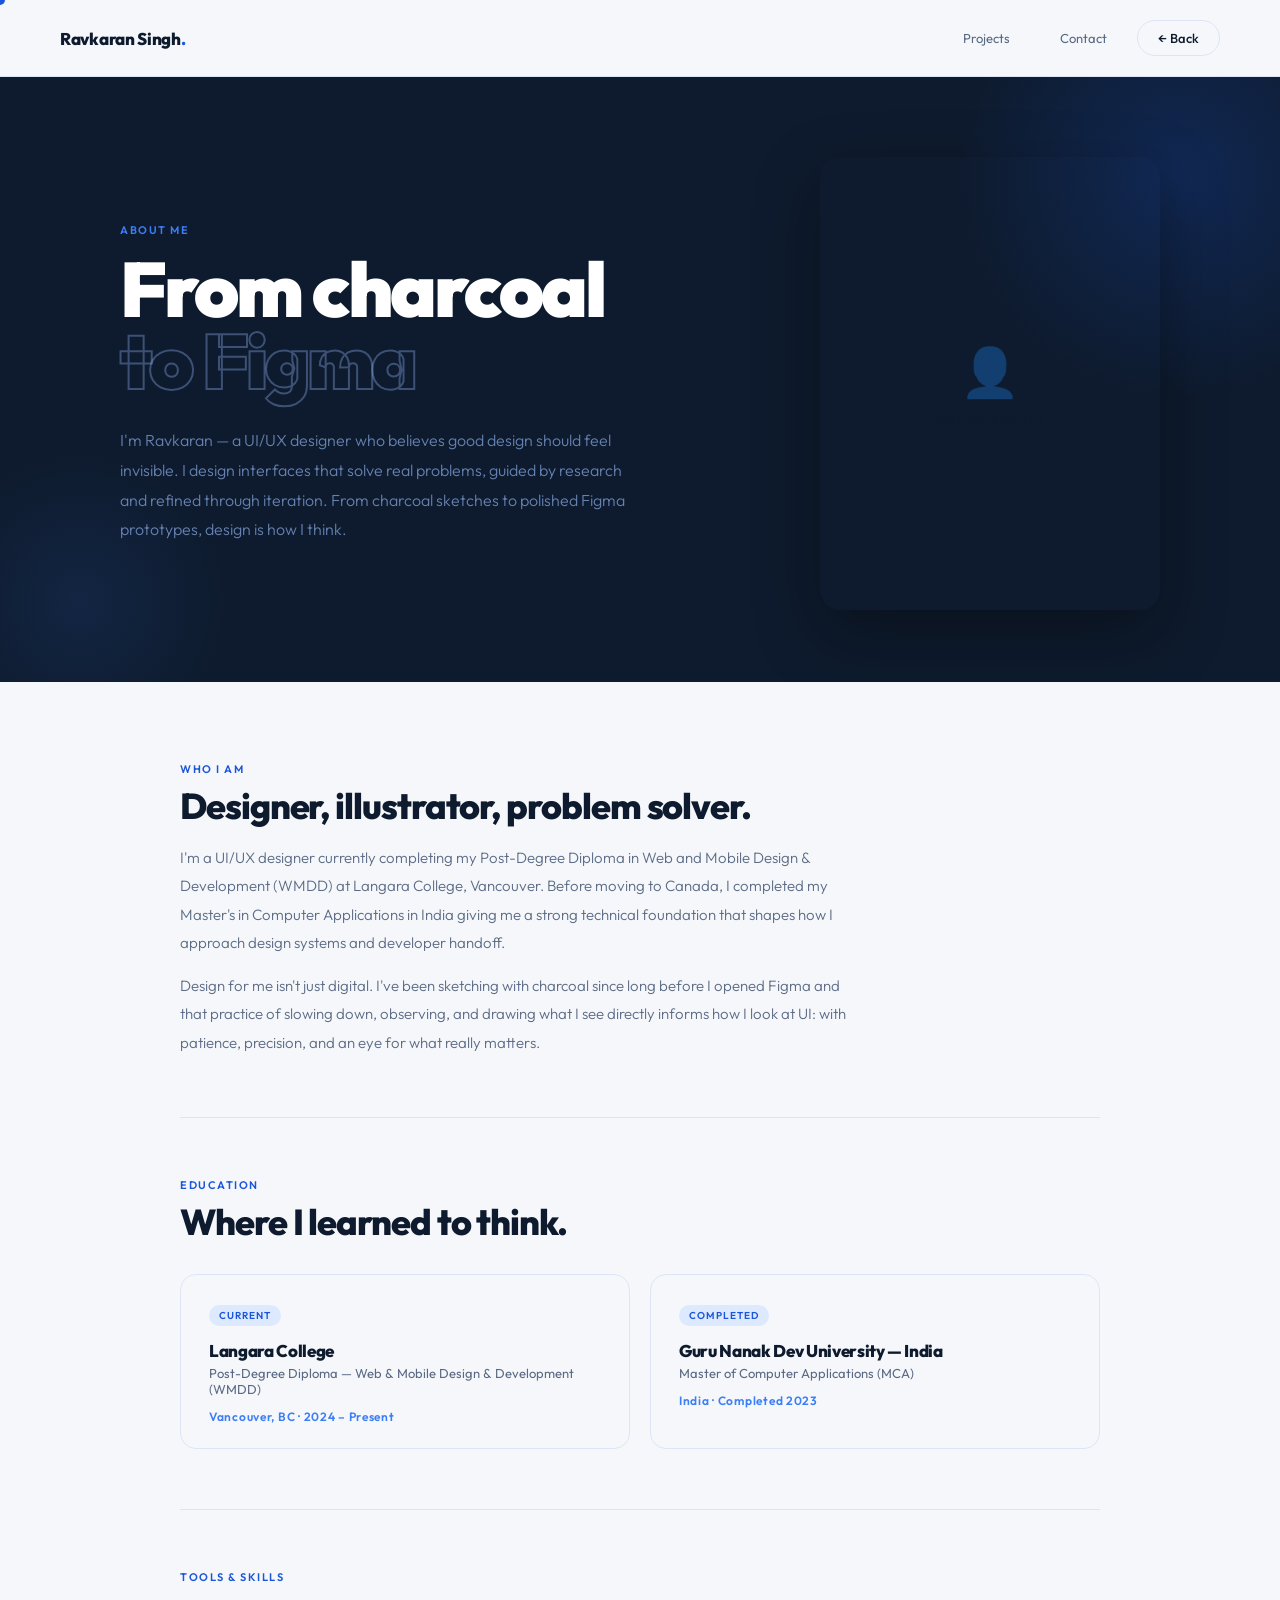
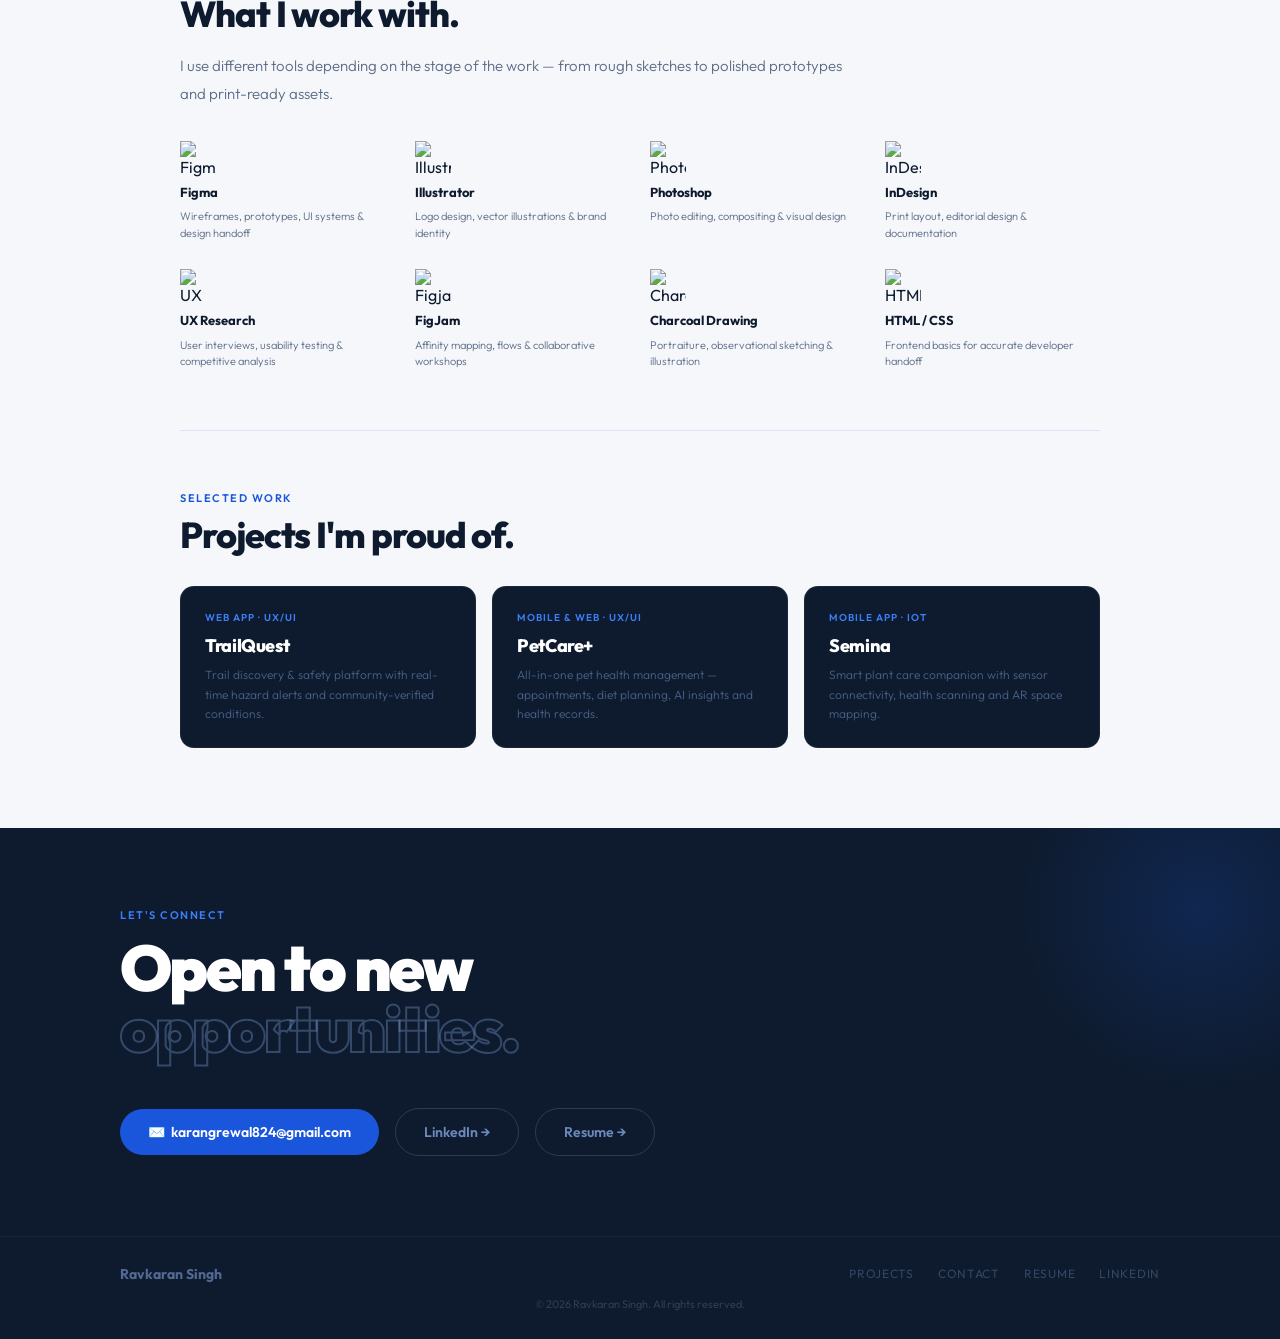
==== about.html @ cf2e24e0 "Add files via upload" ====
<!DOCTYPE html>
<html lang="en">
<head>
<meta charset="UTF-8" />
<meta name="viewport" content="width=device-width, initial-scale=1.0" />
<title>About — Ravkaran Singh</title>
<link href="https://fonts.googleapis.com/css2?family=Outfit:wght@300;400;500;600;700;800;900&display=swap" rel="stylesheet" />
<link rel="stylesheet" href="style.css">
</head>
<body class="page-about">

<div class="cursor" id="cursor"></div>

<nav>
  <a href="index.html" class="logo">Ravkaran Singh<span>.</span></a>
  <div class="nav-right">
    <a href="index.html">Projects</a>
    <a href="index.html#contact">Contact</a>
    <a href="index.html" class="nav-back">← Back</a>
  </div>
</nav>

<section class="about-hero">
  <div class="about-glow"></div>
  <div class="about-glow2"></div>
  <div class="about-hero-inner">
    <div class="fade-up">
      <div class="about-label">About me</div>
      <h1>From charcoal <br><span class="outline">to Figma</span></h1>
      <p class="about-hero-bio">I'm Ravkaran — a UI/UX designer who believes good design should feel invisible. I design interfaces that solve real problems, guided by research and refined through iteration. From charcoal sketches to polished Figma prototypes, design is how I think.</p>
    </div>
    <div class="about-photo-wrap fade-up">
      <img src="image.png" alt="Ravkaran Singh"
           onerror="this.style.display='none'; this.parentNode.innerHTML='<div class=\'photo-placeholder\'>👤</div><div class=\'photo-placeholder-text\'>Add your photo</div>'" />
    </div>
  </div>
</section>

<div class="about-body">

  <div class="fade-up">
    <div class="sec-label">Who I am</div>
    <h2 class="sec-title">Designer, illustrator, problem solver.</h2>
    <p class="sec-body">I'm a UI/UX designer currently completing my Post-Degree Diploma in Web and Mobile Design & Development (WMDD) at Langara College, Vancouver. Before moving to Canada, I completed my Master's in Computer Applications in India giving me a strong technical foundation that shapes how I approach design systems and developer handoff.</p>
    <p class="sec-body">Design for me isn't just digital. I've been sketching with charcoal since long before I opened Figma and that practice of slowing down, observing, and drawing what I see directly informs how I look at UI: with patience, precision, and an eye for what really matters.</p>
  </div>

  <hr class="div" />

  <div class="fade-up">
    <div class="sec-label">Education</div>
    <h2 class="sec-title">Where I learned to think.</h2>
    <div class="edu-grid">
      <div class="edu-card">
        <div class="edu-badge">Current</div>
        <div class="edu-school">Langara College</div>
        <div class="edu-degree">Post-Degree Diploma — Web & Mobile Design & Development (WMDD)</div>
        <div class="edu-year">Vancouver, BC · 2024 – Present</div>
      </div>
      <div class="edu-card">
        <div class="edu-badge">Completed</div>
        <div class="edu-school">Guru Nanak Dev University — India</div>
        <div class="edu-degree">Master of Computer Applications (MCA)</div>
        <div class="edu-year">India · Completed 2023</div>
      </div>
    </div>
  </div>

  <hr class="div" />

  <div class="fade-up">
    <div class="sec-label">Tools &amp; Skills</div>
    <h2 class="sec-title">What I work with.</h2>
    <p class="sec-body">I use different tools depending on the stage of the work — from rough sketches to polished prototypes and print-ready assets.</p>
    <div class="tools-grid">
      <a class="tool-card" href="https://www.figma.com" target="_blank" rel="noopener noreferrer">
        <img src="figma_logo.svg" alt="Figma" />
        <div class="tool-name">Figma</div>
        <div class="tool-desc">Wireframes, prototypes, UI systems &amp; design handoff</div>
      </a>
      <a class="tool-card" href="https://www.adobe.com/products/illustrator.html" target="_blank" rel="noopener noreferrer">
        <img src="illustrator-original_logo.svg" alt="Illustrator" />
        <div class="tool-name">Illustrator</div>
        <div class="tool-desc">Logo design, vector illustrations &amp; brand identity</div>
      </a>
      <a class="tool-card" href="https://www.adobe.com/products/photoshop.html" target="_blank" rel="noopener noreferrer">
        <img src="Photoshop_logo.svg" alt="Photoshop" />
        <div class="tool-name">Photoshop</div>
        <div class="tool-desc">Photo editing, compositing &amp; visual design</div>
      </a>
      <a class="tool-card" href="https://www.adobe.com/products/indesign.html" target="_blank" rel="noopener noreferrer">
        <img src="indesign_logo.svg" alt="InDesign" />
        <div class="tool-name">InDesign</div>
        <div class="tool-desc">Print layout, editorial design &amp; documentation</div>
      </a>
      <div class="tool-card">
        <img src="ux_led_logo.svg" alt="UX" />
        <div class="tool-name">UX Research</div>
        <div class="tool-desc">User interviews, usability testing &amp; competitive analysis</div>
      </div>
      <a class="tool-card" href="https://www.figma.com/figjam" target="_blank" rel="noopener noreferrer">
        <img src="Figma-Dark_logo.svg" alt="Figjam" />
        <div class="tool-name">FigJam</div>
        <div class="tool-desc">Affinity mapping, flows &amp; collaborative workshops</div>
      </a>
      <div class="tool-card">
        <img src="logo.svg" alt="Charcoal Drawing" />
        <div class="tool-name">Charcoal Drawing</div>
        <div class="tool-desc">Portraiture, observational sketching &amp; illustration</div>
      </div>
      <a class="tool-card" href="https://developer.mozilla.org/en-US/docs/Web" target="_blank" rel="noopener noreferrer">
        <img src="CSS3_and_HTML5_logos_and_wordmarks_logo.svg" alt="HTML/CSS" />
        <div class="tool-name">HTML / CSS</div>
        <div class="tool-desc">Frontend basics for accurate developer handoff</div>
      </a>
    </div>
  </div>

  <hr class="div" />

  <div class="fade-up">
    <div class="sec-label">Selected Work</div>
    <h2 class="sec-title">Projects I'm proud of.</h2>
    <div class="projects-snap">
      <a href="trailquest/project-trailquest.html" class="snap-card">
        <div class="snap-tag">Web App · UX/UI</div>
        <div class="snap-name">TrailQuest</div>
        <div class="snap-desc">Trail discovery &amp; safety platform with real-time hazard alerts and community-verified conditions.</div>
      </a>
      <a href="petcare+/project-petcare.html" class="snap-card">
        <div class="snap-tag">Mobile &amp; Web · UX/UI</div>
        <div class="snap-name">PetCare+</div>
        <div class="snap-desc">All-in-one pet health management — appointments, diet planning, AI insights and health records.</div>
      </a>
      <a href="semina/project-semina.html" class="snap-card">
        <div class="snap-tag">Mobile App · IoT</div>
        <div class="snap-name">Semina</div>
        <div class="snap-desc">Smart plant care companion with sensor connectivity, health scanning and AR space mapping.</div>
      </a>
    </div>
  </div>

</div>

<section class="connect-section">
  <div class="connect-glow"></div>
  <div class="connect-inner fade-up">
    <div class="connect-label">Let's connect</div>
    <h2 class="connect-headline">Open to new<br><span class="outline">opportunities.</span></h2>
    <div class="connect-links">
      <a href="mailto:karangrewal824@gmail.com" class="connect-btn connect-btn-primary">✉️ &nbsp;karangrewal824@gmail.com</a>
      <a href="http://www.linkedin.com/in/ravkaran-singh" target="_blank" class="connect-btn connect-btn-secondary">LinkedIn →</a>
      <a href="Ravkaran_Singh_Resume.pdf" class="connect-btn connect-btn-secondary">Resume →</a>
    </div>
  </div>
</section>

<footer>
  <div class="ft-inner">
    <span class="ft-name">Ravkaran Singh</span>
    <div class="ft-links">
      <a href="index.html">Projects</a>
      <a href="index.html#contact">Contact</a>
      <a href="Ravkaran_Singh_Resume.pdf">Resume</a>
      <a href="http://www.linkedin.com/in/ravkaran-singh" target="_blank">LinkedIn</a>
    </div>
  </div>
  <p class="ft-copy">© 2026 Ravkaran Singh. All rights reserved.</p>
</footer>

<script>
  const cursor = document.getElementById('cursor');
  document.addEventListener('mousemove', e => {
    cursor.style.left = e.clientX + 'px';
    cursor.style.top = e.clientY + 'px';
  });
  document.querySelectorAll('a, button').forEach(el => {
    el.addEventListener('mouseenter', () => cursor.classList.add('grow'));
    el.addEventListener('mouseleave', () => cursor.classList.remove('grow'));
  });
  const obs = new IntersectionObserver(entries => {
    entries.forEach(e => { if (e.isIntersecting) e.target.classList.add('visible'); });
  }, { threshold: 0.1 });
  document.querySelectorAll('.fade-up').forEach(el => obs.observe(el));
  setTimeout(() => document.querySelector('.about-hero').classList.add('visible'), 80);
</script>
</body>
</html>
---- style.css ----
/* ============================================================
   RAVKARAN SINGH — PORTFOLIO
   Single unified stylesheet for all pages
   ============================================================ */

*, *::before, *::after { margin: 0; padding: 0; box-sizing: border-box; }

/* ── SHARED DESIGN TOKENS ── */
:root {
  /* Portfolio / index / about (blue-based) */
  --p-bg:          #f5f7fa;
  --p-bg-alt:      #eef1f7;
  --p-dark:        #0e1b2e;
  --p-blue:        #1a56db;
  --p-blue-soft:   #3b7ef8;
  --p-blue-pale:   #93b8f8;
  --p-blue-light:  #dde9ff;
  --p-white:       #ffffff;
  --p-black:       #0e1b2e;
  --p-muted:       #5a6a85;
  --p-border:      rgba(26,86,219,0.11);

  /* TrailQuest / shared green case study */
  --tq-bg:         #f2f6f2;
  --tq-bg-alt:     #e8f0e8;
  --tq-dark:       #0f2415;
  --tq-green:      #2d6a3f;
  --tq-green-soft: #4a9160;
  --tq-green-pale: #b8d9c0;
  --tq-green-light:#d8edd8;
  --tq-white:      #ffffff;
  --tq-black:      #0d1f10;
  --tq-muted:      #5a7a62;
  --tq-border:     rgba(45,106,63,0.13);

  /* Semina green */
  --s-bg:          #f4f8f2;
  --s-bg-alt:      #e8f2e4;
  --s-dark:        #0e1f0e;
  --s-green:       #266427;
  --s-green-soft:  #3d8c3e;
  --s-green-pale:  #a8d4a8;
  --s-green-light: #d4ead4;
  --s-muted:       #4a6e4a;
  --s-border:      rgba(38,100,39,0.13);

  /* PetCare+ teal */
  --pc-bg:         #f0f7f7;
  --pc-bg-alt:     #e2f0f0;
  --pc-dark:       #0d2b2b;
  --pc-teal:       #1e7a7a;
  --pc-teal-soft:  #3a9e9e;
  --pc-teal-pale:  #a8d8d8;
  --pc-teal-light: #d4eeee;
  --pc-muted:      #4a7070;
  --pc-border:     rgba(30,122,122,0.13);

  /* Charcoal ink */
  --ch-bg:         #f5f3f0;
  --ch-bg-alt:     #ece8e2;
  --ch-dark:       #111110;
  --ch-ink:        #2a2520;
  --ch-ink-soft:   #4a403a;
  --ch-ink-pale:   #c8b8a8;
  --ch-ink-light:  #e4dcd4;
  --ch-muted:      #6a5a50;
  --ch-border:     rgba(42,37,32,0.13);

  /* Ticketmaster blue-dark */
  --tm-bg:         #f4f4f8;
  --tm-bg-alt:     #eaeaf2;
  --tm-dark:       #06061a;
  --tm-blue:       #1a56db;
  --tm-blue-soft:  #3b6ef0;
  --tm-blue-pale:  #a8b8e8;
  --tm-blue-light: #d4dcf4;
  --tm-muted:      #4a4a70;
  --tm-border:     rgba(26,30,80,0.12);
}

html { scroll-behavior: smooth; }

/* ── CUSTOM CURSOR (shared) ── */
.cursor {
  width: 10px; height: 10px;
  border-radius: 50%;
  position: fixed; top: 0; left: 0;
  pointer-events: none; z-index: 9999;
  transform: translate(-50%,-50%);
  transition: width .2s, height .2s, background .2s;
}
.cursor.grow { width: 34px; height: 34px; }

/* ── FADE UP ANIMATION (shared) ── */
.fade-up {
  opacity: 0; transform: translateY(22px);
  transition: opacity .6s ease, transform .6s ease;
}
.fade-up.visible { opacity: 1; transform: translateY(0); }


/* ================================================================
   INDEX / HOME PAGE
   ================================================================ */
body.page-index {
  font-family: 'Outfit', sans-serif;
  background: var(--p-bg);
  color: var(--p-black);
  overflow-x: hidden;
  cursor: none;
}
body.page-index .cursor { background: var(--p-blue); }
body.page-index .cursor.grow { background: rgba(26,86,219,.12); }

body.page-index nav {
  position: sticky; top: 0; z-index: 100;
  display: flex; align-items: center; justify-content: space-between;
  padding: 20px 60px;
  background: rgba(245,247,250,.95);
  backdrop-filter: blur(14px);
  border-bottom: 1px solid var(--p-border);
}
body.page-index .logo {
  display: flex; align-items: center; text-decoration: none;
}
body.page-index .logo img { height: 36px; width: auto; display: block; }
body.page-index .nav-center {
  display: flex; gap: 4px; align-items: center;
}
body.page-index .nav-center a,
body.page-index .nav-right a {
  font-size: 13px; font-weight: 400; text-decoration: none;
  padding: 9px 20px; border-radius: 100px;
  color: var(--p-muted); transition: color .2s;
}
body.page-index .nav-center a:hover,
body.page-index .nav-right a:hover { color: var(--p-blue); }
body.page-index .nav-right { display: flex; gap: 10px; align-items: center; }
body.page-index .nav-contact {
  border: 1.5px solid var(--p-border);
  color: var(--p-black) !important;
}
body.page-index .nav-contact:hover { border-color: var(--p-blue) !important; color: var(--p-blue) !important; }
body.page-index .nav-resume {
  background: var(--p-blue); color: var(--p-white) !important;
  font-weight: 600 !important;
}
body.page-index .nav-resume:hover { background: var(--p-blue-soft); }

/* Hero */
body.page-index .hero {
  max-width: 1160px; margin: 0 auto;
  padding: 80px 60px;
  display: grid; grid-template-columns: 1fr 1fr;
  gap: 80px; align-items: center;
}
body.page-index .hero-tag {
  display: inline-flex; align-items: center; gap: 8px;
  font-size: 11px; font-weight: 600; letter-spacing: .12em; text-transform: uppercase;
  color: var(--p-blue); background: var(--p-blue-light);
  padding: 6px 14px; border-radius: 100px; margin-bottom: 20px;
}
body.page-index .hero-tag::before {
  content: ''; width: 6px; height: 6px; border-radius: 50%;
  background: var(--p-blue); animation: blink 2s ease-in-out infinite;
}
@keyframes blink { 0%,100%{opacity:1;} 50%{opacity:.2;} }

body.page-index h1 {
  font-family: 'Outfit', sans-serif; font-weight: 900;
  font-size: clamp(48px, 6vw, 84px);
  line-height: .95; letter-spacing: -.04em;
  color: var(--p-black); margin-bottom: 32px;
}
body.page-index h1 .ac { color: var(--p-blue); }
body.page-index h1 .outline {
  -webkit-text-stroke: 2px var(--p-black); color: transparent;
}
body.page-index .hero-ctas { display: flex; gap: 12px; }
body.page-index .btn-primary {
  display: inline-block; font-size: 13px; font-weight: 600;
  text-decoration: none; padding: 12px 26px; border-radius: 100px;
  background: var(--p-blue); color: var(--p-white); transition: all .2s;
}
body.page-index .btn-primary:hover { background: var(--p-blue-soft); transform: translateY(-2px); }
body.page-index .btn-secondary {
  display: inline-block; font-size: 13px; font-weight: 500;
  text-decoration: none; padding: 12px 26px; border-radius: 100px;
  border: 1.5px solid var(--p-border); color: var(--p-black); transition: all .2s;
}
body.page-index .btn-secondary:hover { border-color: var(--p-blue); color: var(--p-blue); }

body.page-index .hero-bio {
  font-size: 15px; font-weight: 300; line-height: 1.85;
  color: var(--p-muted); margin-bottom: 28px;
}
body.page-index .hero-chips { display: flex; flex-wrap: wrap; gap: 8px; }
body.page-index .chip {
  font-size: 11px; font-weight: 500; letter-spacing: .04em; text-transform: uppercase;
  padding: 5px 12px; border-radius: 100px;
  background: var(--p-bg-alt); border: 1px solid var(--p-border); color: var(--p-muted);
}

/* Work / Case Studies */
body.page-index #work { border-top: 1px solid var(--p-border); }
body.page-index .case-study {
  display: grid; grid-template-columns: 1fr 1fr;
  gap: 80px; align-items: center;
  padding: 80px 60px;
  border-bottom: 1px solid var(--p-border);
  text-decoration: none;
  background: var(--p-white);
  transition: background .2s;
}
body.page-index .case-study:hover { background: var(--p-bg); }
body.page-index .case-study.reverse { direction: rtl; }
body.page-index .case-study.reverse > * { direction: ltr; }

body.page-index .case-category {
  font-size: 11px; font-weight: 600; letter-spacing: .1em; text-transform: uppercase;
  color: var(--p-muted); margin-bottom: 10px;
  display: flex; align-items: center; gap: 10px;
}
body.page-index .case-badge {
  display: inline-block; font-size: 10px; font-weight: 700;
  letter-spacing: .08em; text-transform: uppercase;
  padding: 3px 8px; border-radius: 100px;
}
body.page-index .badge-live { background: #d1fae5; color: #065f46; }
body.page-index .badge-wip  { background: #fef3c7; color: #92400e; }

body.page-index .case-title {
  font-family: 'Outfit', sans-serif; font-weight: 800;
  font-size: clamp(22px, 2.5vw, 34px); letter-spacing: -.03em; line-height: 1.1;
  color: var(--p-black); margin-bottom: 14px;
}
body.page-index .case-desc {
  font-size: 14px; font-weight: 300; line-height: 1.85;
  color: var(--p-muted); margin-bottom: 20px; max-width: 460px;
}
body.page-index .case-tags { display: flex; flex-wrap: wrap; gap: 8px; margin-bottom: 20px; }
body.page-index .case-tag {
  font-size: 11px; font-weight: 500; letter-spacing: .04em; text-transform: uppercase;
  padding: 4px 10px; border-radius: 100px;
  background: var(--p-bg-alt); border: 1px solid var(--p-border); color: var(--p-muted);
}
body.page-index .case-link {
  font-size: 13px; font-weight: 600; color: var(--p-blue);
}

body.page-index .case-visual img {
  width: 100%; height: auto; display: block;
  border-radius: 12px;
  box-shadow: 0 12px 40px rgba(14,27,46,.1);
  border: 1px solid var(--p-border);
}

/* Phone mockup */
body.page-index .phone-mockup {
  position: relative; width: 240px; margin: 0 auto;
  background: #111; border-radius: 36px; padding: 10px;
  box-shadow: 0 24px 60px rgba(14,27,46,.2);
}
body.page-index .phone-notch {
  width: 80px; height: 20px; background: #111;
  border-radius: 0 0 12px 12px; margin: 0 auto 6px;
}
body.page-index .phone-mockup img {
  width: 100%; border-radius: 28px;
  display: block; box-shadow: none; border: none;
}

/* Browser mockup */
body.page-index .browser-mockup {
  border-radius: 12px; overflow: hidden;
  border: 1px solid var(--p-border);
  box-shadow: 0 12px 40px rgba(14,27,46,.1);
}
body.page-index .browser-bar {
  background: #e8ecf0; padding: 10px 14px;
  display: flex; align-items: center; gap: 10px;
}
body.page-index .browser-dots { display: flex; gap: 5px; }
body.page-index .browser-dots span {
  width: 10px; height: 10px; border-radius: 50%;
  background: #c0c7d0;
}
body.page-index .browser-url {
  font-size: 11px; color: #6a7685;
  background: #fff; padding: 3px 12px; border-radius: 4px; flex: 1; text-align: center;
}
body.page-index .browser-mockup img { display: block; width: 100%; }

/* Other Projects */
body.page-index .other-projects {
  max-width: 1160px; margin: 0 auto; padding: 80px 60px;
}
body.page-index .other-title {
  font-family: 'Outfit', sans-serif; font-weight: 800;
  font-size: clamp(24px, 3vw, 36px); letter-spacing: -.03em;
  color: var(--p-black); margin-bottom: 36px;
}
body.page-index .other-grid {
  display: grid; grid-template-columns: 1fr 1fr; gap: 24px;
}
body.page-index .other-card {
  text-decoration: none; border-radius: 16px; overflow: hidden;
  border: 1px solid var(--p-border); background: var(--p-white);
  transition: transform .2s, box-shadow .2s;
}
body.page-index .other-card:hover { transform: translateY(-4px); box-shadow: 0 12px 40px rgba(14,27,46,.08); }
body.page-index .other-thumb { overflow: hidden; aspect-ratio: 16/9; }
body.page-index .other-thumb img { width: 100%; height: 100%; object-fit: cover; transition: transform .3s; display: block; }
body.page-index .other-card:hover .other-thumb img { transform: scale(1.04); }
body.page-index .other-body { padding: 20px; }
body.page-index .other-card-title {
  font-family: 'Outfit', sans-serif; font-weight: 700; font-size: 16px;
  color: var(--p-black); margin-bottom: 8px;
}
body.page-index .other-card-desc {
  font-size: 13px; font-weight: 300; line-height: 1.75; color: var(--p-muted);
}

/* Contact section */
body.page-index .contact-section {
  background: var(--p-dark);
  padding: 100px 60px; position: relative; overflow: hidden;
}
body.page-index .contact-glow {
  position: absolute; top: -120px; right: -120px;
  width: 400px; height: 400px; border-radius: 50%;
  background: radial-gradient(circle, rgba(26,86,219,.2) 0%, transparent 65%);
  pointer-events: none;
}
body.page-index .contact-inner { max-width: 1040px; margin: 0 auto; position: relative; z-index: 1; }
body.page-index .contact-label {
  font-size: 11px; font-weight: 600; letter-spacing: .14em; text-transform: uppercase;
  color: var(--p-blue-soft); margin-bottom: 16px;
}
body.page-index .contact-headline {
  font-family: 'Outfit', sans-serif; font-weight: 900;
  font-size: clamp(36px, 6vw, 80px); line-height: .95; letter-spacing: -.04em;
  color: var(--p-white); margin-bottom: 36px;
}
body.page-index .contact-headline .outline {
  -webkit-text-stroke: 2px rgba(147,184,248,.3); color: transparent;
}
body.page-index .contact-email {
  font-family: 'Outfit', sans-serif; font-size: 18px; font-weight: 500;
  color: var(--p-blue-pale); text-decoration: none; letter-spacing: -.01em;
  border-bottom: 1px solid rgba(147,184,248,.2); padding-bottom: 4px;
  transition: color .2s, border-color .2s;
}
body.page-index .contact-email:hover { color: var(--p-white); border-color: var(--p-white); }

/* Footer */
body.page-index footer {
  background: var(--p-dark); border-top: 1px solid rgba(255,255,255,.05);
  padding: 28px 60px;
}
body.page-index .footer-inner {
  display: flex; align-items: center; justify-content: space-between;
  max-width: 1040px; margin: 0 auto;
}
body.page-index .footer-name {
  font-family: 'Outfit', sans-serif; font-size: 14px; font-weight: 700;
  color: rgba(147,184,248,.5);
}
body.page-index .footer-links { display: flex; gap: 24px; }
body.page-index .footer-links a {
  font-size: 12px; letter-spacing: .06em; text-transform: uppercase;
  color: rgba(147,184,248,.28); text-decoration: none; transition: color .2s;
}
body.page-index .footer-links a:hover { color: var(--p-blue-soft); }
body.page-index .footer-socials { display: flex; gap: 12px; }
body.page-index .footer-socials a {
  font-size: 12px; font-weight: 600; color: rgba(147,184,248,.3);
  text-decoration: none; transition: color .2s;
}
body.page-index .footer-socials a:hover { color: var(--p-blue-soft); }
body.page-index .footer-copy {
  font-size: 11px; color: rgba(255,255,255,.15);
  margin-top: 14px; text-align: center;
}

@media (max-width: 860px) {
  body.page-index nav { padding: 18px 24px; }
  body.page-index .hero { grid-template-columns: 1fr; gap: 40px; padding: 52px 24px; }
  body.page-index .case-study { grid-template-columns: 1fr; gap: 32px; padding: 52px 24px; }
  body.page-index .case-study.reverse { direction: ltr; }
  body.page-index .other-projects { padding: 52px 24px; }
  body.page-index .other-grid { grid-template-columns: 1fr; }
  body.page-index .contact-section { padding: 60px 24px; }
  body.page-index footer { padding: 24px; }
  body.page-index .footer-inner { flex-direction: column; gap: 20px; text-align: center; }
}


/* ================================================================
   ABOUT PAGE
   ================================================================ */
body.page-about {
  font-family: 'Outfit', sans-serif;
  background: var(--p-bg);
  color: var(--p-black);
  overflow-x: hidden;
  cursor: none;
}
body.page-about .cursor { background: var(--p-blue); }
body.page-about .cursor.grow { background: rgba(26,86,219,.12); }

body.page-about nav {
  position: sticky; top: 0; z-index: 100;
  display: flex; align-items: center; justify-content: space-between;
  padding: 20px 60px;
  background: rgba(245,247,250,.95);
  backdrop-filter: blur(14px);
  border-bottom: 1px solid var(--p-border);
}
body.page-about .logo {
  font-family: 'Outfit', sans-serif;
  font-weight: 800; font-size: 17px; color: var(--p-black);
  text-decoration: none; letter-spacing: -.3px;
}
body.page-about .logo span { color: var(--p-blue); }
body.page-about .nav-right { display: flex; gap: 10px; align-items: center; }
body.page-about .nav-right a {
  font-size: 13px; font-weight: 400; text-decoration: none;
  padding: 9px 20px; border-radius: 100px;
  color: var(--p-muted); transition: color .2s;
}
body.page-about .nav-right a:hover { color: var(--p-blue); }
body.page-about .nav-back {
  border: 1.5px solid var(--p-border);
  color: var(--p-black) !important; font-weight: 500 !important;
}
body.page-about .nav-back:hover { border-color: var(--p-blue) !important; color: var(--p-blue) !important; }

body.page-about .about-hero {
  background: var(--p-dark); padding: 80px 60px 72px;
  position: relative; overflow: hidden;
}
body.page-about .about-glow {
  position: absolute; top: -140px; right: -140px;
  width: 480px; height: 480px; border-radius: 50%;
  background: radial-gradient(circle, rgba(26,86,219,.22) 0%, transparent 65%);
  pointer-events: none;
}
body.page-about .about-glow2 {
  position: absolute; bottom: -80px; left: -80px;
  width: 320px; height: 320px; border-radius: 50%;
  background: radial-gradient(circle, rgba(59,126,248,.1) 0%, transparent 65%);
  pointer-events: none;
}
body.page-about .about-hero-inner {
  max-width: 1040px; margin: 0 auto;
  display: grid; grid-template-columns: 1fr 340px;
  gap: 80px; align-items: center; position: relative; z-index: 1;
}
body.page-about .about-label {
  font-size: 11px; font-weight: 600; letter-spacing: .14em; text-transform: uppercase;
  color: var(--p-blue-soft); margin-bottom: 16px;
}
body.page-about .about-hero h1 {
  font-family: 'Outfit', sans-serif; font-weight: 900;
  font-size: clamp(42px, 6vw, 80px);
  line-height: .95; letter-spacing: -.04em;
  color: var(--p-white); margin-bottom: 28px;
}
body.page-about .about-hero h1 .outline {
  -webkit-text-stroke: 2px rgba(147,184,248,.35); color: transparent;
}
body.page-about .about-hero-bio {
  font-size: 16px; font-weight: 300; line-height: 1.85;
  color: rgba(147,184,248,.65); max-width: 520px;
}
body.page-about .about-photo-wrap {
  width: 100%; aspect-ratio: 3/4; border-radius: 20px; overflow: hidden;
  box-shadow: 0 24px 64px rgba(0,0,0,.35);
  display: flex; align-items: center; justify-content: center; flex-direction: column; gap: 12px;
}
body.page-about .about-photo-wrap img { width: 100%; height: 100%; object-fit: cover; object-position: top; display: block; }
body.page-about .photo-placeholder { font-size: 48px; opacity: .4; }
body.page-about .photo-placeholder-text { font-size: 11px; letter-spacing: .1em; text-transform: uppercase; }

body.page-about .about-body { max-width: 1040px; margin: 0 auto; padding: 80px 60px; }

body.page-about .sec-label {
  font-size: 11px; font-weight: 600; letter-spacing: .14em; text-transform: uppercase;
  color: var(--p-blue); margin-bottom: 10px;
}
body.page-about .sec-title {
  font-family: 'Outfit', sans-serif; font-weight: 800;
  font-size: clamp(24px, 3vw, 36px); letter-spacing: -.03em; line-height: 1.1;
  color: var(--p-black); margin-bottom: 18px;
}
body.page-about .sec-body {
  font-size: 15px; font-weight: 300; line-height: 1.9;
  color: var(--p-muted); max-width: 680px;
}
body.page-about .sec-body + .sec-body { margin-top: 14px; }
body.page-about hr.div { border: none; border-top: 1px solid var(--p-border); margin: 60px 0; }

body.page-about .edu-grid { display: grid; grid-template-columns: 1fr 1fr; gap: 20px; margin-top: 32px; }
body.page-about .edu-card { border: 1px solid var(--p-border); border-radius: 16px; padding: 28px 28px 24px; }
body.page-about .edu-badge {
  display: inline-block; font-size: 10px; font-weight: 600;
  letter-spacing: .1em; text-transform: uppercase;
  padding: 4px 10px; border-radius: 100px;
  background: var(--p-blue-light); color: var(--p-blue); margin-bottom: 14px;
}
body.page-about .edu-school {
  font-family: 'Outfit', sans-serif; font-weight: 800; font-size: 17px;
  color: var(--p-black); margin-bottom: 4px; letter-spacing: -.02em;
}
body.page-about .edu-degree { font-size: 13px; font-weight: 400; color: var(--p-muted); margin-bottom: 12px; }
body.page-about .edu-year { font-size: 12px; font-weight: 600; color: var(--p-blue-soft); letter-spacing: .06em; }

body.page-about .tools-grid {
  display: grid; grid-template-columns: repeat(4,1fr); gap: 28px 20px; margin-top: 32px;
}
body.page-about .tool-card {
  display: flex; flex-direction: column; align-items: flex-start;
  gap: 8px; text-decoration: none; color: inherit; transition: opacity .2s;
}
body.page-about .tool-card:hover { opacity: .65; }
body.page-about .tool-card img { width: 36px; height: 36px; display: block; object-fit: contain; }
body.page-about .tool-name { font-family: 'Outfit', sans-serif; font-weight: 700; font-size: 13px; color: var(--p-black); margin: 0; line-height: 1.2; }
body.page-about .tool-desc { font-size: 11px; font-weight: 300; color: var(--p-muted); line-height: 1.5; margin: 0; }

body.page-about .projects-snap { display: grid; grid-template-columns: repeat(3,1fr); gap: 16px; margin-top: 32px; }
body.page-about .snap-card {
  background: var(--p-dark); border-radius: 14px; padding: 24px;
  text-decoration: none; transition: transform .2s;
  border: 1px solid rgba(255,255,255,.05);
}
body.page-about .snap-card:hover { transform: translateY(-4px); }
body.page-about .snap-tag { font-size: 10px; font-weight: 600; letter-spacing: .1em; text-transform: uppercase; color: var(--p-blue-soft); margin-bottom: 10px; }
body.page-about .snap-name { font-family: 'Outfit', sans-serif; font-weight: 800; font-size: 18px; color: var(--p-white); letter-spacing: -.02em; margin-bottom: 8px; }
body.page-about .snap-desc { font-size: 12px; font-weight: 300; line-height: 1.6; color: rgba(147,184,248,.45); }

body.page-about .connect-section {
  background: var(--p-dark); padding: 80px 60px; position: relative; overflow: hidden;
}
body.page-about .connect-glow {
  position: absolute; top: -120px; right: -120px;
  width: 400px; height: 400px; border-radius: 50%;
  background: radial-gradient(circle, rgba(26,86,219,.2) 0%, transparent 65%);
  pointer-events: none;
}
body.page-about .connect-inner { max-width: 1040px; margin: 0 auto; position: relative; z-index: 1; }
body.page-about .connect-label { font-size: 11px; font-weight: 600; letter-spacing: .14em; text-transform: uppercase; color: var(--p-blue-soft); margin-bottom: 16px; }
body.page-about .connect-headline {
  font-family: 'Outfit', sans-serif; font-weight: 900;
  font-size: clamp(32px, 5vw, 64px); line-height: .95; letter-spacing: -.04em;
  color: var(--p-white); margin-bottom: 48px;
}
body.page-about .connect-headline .outline { -webkit-text-stroke: 2px rgba(147,184,248,.3); color: transparent; }
body.page-about .connect-links { display: flex; gap: 16px; flex-wrap: wrap; align-items: center; }
body.page-about .connect-btn {
  display: inline-flex; align-items: center; gap: 8px;
  font-size: 14px; font-weight: 600; text-decoration: none;
  padding: 14px 28px; border-radius: 100px; transition: all .2s;
}
body.page-about .connect-btn-primary { background: var(--p-blue); color: var(--p-white); }
body.page-about .connect-btn-primary:hover { background: var(--p-blue-soft); transform: translateY(-2px); }
body.page-about .connect-btn-secondary { background: transparent; color: rgba(147,184,248,.7); border: 1.5px solid rgba(147,184,248,.2); }
body.page-about .connect-btn-secondary:hover { border-color: var(--p-blue-soft); color: var(--p-blue-soft); }

body.page-about footer { background: var(--p-dark); border-top: 1px solid rgba(255,255,255,.05); padding: 28px 60px; }
body.page-about .ft-inner { display: flex; align-items: center; justify-content: space-between; max-width: 1040px; margin: 0 auto; }
body.page-about .ft-name { font-family: 'Outfit', sans-serif; font-size: 14px; font-weight: 700; color: rgba(147,184,248,.5); }
body.page-about .ft-links { display: flex; gap: 24px; }
body.page-about .ft-links a { font-size: 12px; letter-spacing: .06em; text-transform: uppercase; color: rgba(147,184,248,.28); text-decoration: none; transition: color .2s; }
body.page-about .ft-links a:hover { color: var(--p-blue-soft); }
body.page-about .ft-copy { font-size: 11px; color: rgba(255,255,255,.15); margin-top: 14px; text-align: center; }

@media (max-width: 860px) {
  body.page-about nav { padding: 18px 24px; }
  body.page-about .about-hero { padding: 52px 24px 52px; }
  body.page-about .about-hero-inner { grid-template-columns: 1fr; gap: 40px; }
  body.page-about .about-photo-wrap { max-width: 240px; margin: 0 auto; }
  body.page-about .about-body { padding: 52px 24px; }
  body.page-about .edu-grid { grid-template-columns: 1fr; }
  body.page-about .tools-grid { grid-template-columns: repeat(2,1fr); }
  body.page-about .projects-snap { grid-template-columns: 1fr; }
  body.page-about .connect-section { padding: 52px 24px; }
  body.page-about footer { padding: 24px; }
  body.page-about .ft-inner { flex-direction: column; gap: 20px; text-align: center; }
}


/* ================================================================
   SHARED CASE STUDY STYLES (used by trailquest, petcare, semina, charcoal, ticketmaster)
   Each page overrides the CSS variables via body class
   ================================================================ */

/* Variable bridge — each page sets these */
body.page-trailquest {
  --cs-bg: var(--tq-bg); --cs-bg-alt: var(--tq-bg-alt); --cs-dark: var(--tq-dark);
  --cs-accent: var(--tq-green); --cs-accent-soft: var(--tq-green-soft);
  --cs-accent-pale: var(--tq-green-pale); --cs-accent-light: var(--tq-green-light);
  --cs-white: var(--tq-white); --cs-black: var(--tq-black);
  --cs-muted: var(--tq-muted); --cs-border: var(--tq-border);
  font-family: 'Montserrat', sans-serif;
}
body.page-semina {
  --cs-bg: var(--s-bg); --cs-bg-alt: var(--s-bg-alt); --cs-dark: var(--s-dark);
  --cs-accent: var(--s-green); --cs-accent-soft: var(--s-green-soft);
  --cs-accent-pale: var(--s-green-pale); --cs-accent-light: var(--s-green-light);
  --cs-white: var(--s-white, #fff); --cs-black: var(--s-black, #111f11);
  --cs-muted: var(--s-muted); --cs-border: var(--s-border);
  font-family: 'Lato', sans-serif;
}
body.page-petcare {
  --cs-bg: var(--pc-bg); --cs-bg-alt: var(--pc-bg-alt); --cs-dark: var(--pc-dark);
  --cs-accent: var(--pc-teal); --cs-accent-soft: var(--pc-teal-soft);
  --cs-accent-pale: var(--pc-teal-pale); --cs-accent-light: var(--pc-teal-light);
  --cs-white: #fff; --cs-black: #0d1f1f;
  --cs-muted: var(--pc-muted); --cs-border: var(--pc-border);
  font-family: 'Figtree', sans-serif;
}
body.page-charcoal {
  --cs-bg: var(--ch-bg); --cs-bg-alt: var(--ch-bg-alt); --cs-dark: var(--ch-dark);
  --cs-accent: var(--ch-ink); --cs-accent-soft: var(--ch-ink-soft);
  --cs-accent-pale: var(--ch-ink-pale); --cs-accent-light: var(--ch-ink-light);
  --cs-white: #fff; --cs-black: var(--ch-ink);
  --cs-muted: var(--ch-muted); --cs-border: var(--ch-border);
  font-family: 'Lato', sans-serif;
}
body.page-ticketmaster {
  --cs-bg: var(--tm-bg); --cs-bg-alt: var(--tm-bg-alt); --cs-dark: var(--tm-dark);
  --cs-accent: var(--tm-blue); --cs-accent-soft: var(--tm-blue-soft);
  --cs-accent-pale: var(--tm-blue-pale); --cs-accent-light: var(--tm-blue-light);
  --cs-white: #fff; --cs-black: #080818;
  --cs-muted: var(--tm-muted); --cs-border: var(--tm-border);
  font-family: 'Lato', sans-serif;
}

/* Shared case-study base */
body.page-trailquest, body.page-semina, body.page-petcare,
body.page-charcoal, body.page-ticketmaster {
  background: var(--cs-bg);
  color: var(--cs-black);
  overflow-x: hidden;
  cursor: none;
}
body.page-trailquest .cursor,
body.page-semina .cursor,
body.page-petcare .cursor,
body.page-charcoal .cursor,
body.page-ticketmaster .cursor { background: var(--cs-accent); }
body.page-trailquest .cursor.grow,
body.page-semina .cursor.grow,
body.page-petcare .cursor.grow,
body.page-charcoal .cursor.grow,
body.page-ticketmaster .cursor.grow { background: rgba(0,0,0,.08); }

/* NAV */
.cs-nav {
  position: sticky; top: 0; z-index: 100;
  display: flex; align-items: center; justify-content: space-between;
  padding: 20px 60px;
  backdrop-filter: blur(14px);
  border-bottom: 1px solid var(--cs-border);
}
body.page-trailquest .cs-nav,
body.page-semina .cs-nav { background: rgba(244,248,242,.93); }
body.page-petcare .cs-nav  { background: rgba(240,247,247,.93); }
body.page-charcoal .cs-nav { background: rgba(245,243,240,.93); }
body.page-ticketmaster .cs-nav { background: rgba(244,244,248,.93); }

.cs-nav .logo { text-decoration: none; }
.cs-nav .logo img { height: 36px; width: auto; display: block; }
.cs-nav .logo-text {
  font-family: 'Montserrat', sans-serif; font-weight: 900;
  font-size: 16px; letter-spacing: -.02em; text-decoration: none;
  color: var(--cs-black);
}
.cs-nav .nav-right { display: flex; gap: 10px; align-items: center; }
.cs-nav .nav-right a {
  font-size: 13px; font-weight: 400; text-decoration: none;
  padding: 9px 20px; border-radius: 100px;
  color: var(--cs-muted); transition: color .2s;
}
.cs-nav .nav-right a:hover { color: var(--cs-accent); }
.cs-nav .nav-back {
  border: 1.5px solid var(--cs-border);
  color: var(--cs-black) !important; font-weight: 700 !important;
}
.cs-nav .nav-back:hover { border-color: var(--cs-accent) !important; color: var(--cs-accent) !important; }

/* HERO */
.case-hero {
  background: var(--cs-dark);
  padding: 72px 60px 0;
  overflow: hidden; position: relative;
}
.hero-glow {
  position: absolute; top: -180px; right: -180px;
  width: 520px; height: 520px; border-radius: 50%;
  background: radial-gradient(circle, rgba(100,100,200,.25) 0%, transparent 65%);
  pointer-events: none;
}
.hero-glow2 {
  position: absolute; bottom: 0; left: -100px;
  width: 340px; height: 340px; border-radius: 50%;
  background: radial-gradient(circle, rgba(100,100,200,.1) 0%, transparent 65%);
  pointer-events: none;
}
/* Colour the glows per page */
body.page-trailquest .hero-glow { background: radial-gradient(circle, rgba(45,106,63,.3) 0%, transparent 65%); }
body.page-trailquest .hero-glow2 { background: radial-gradient(circle, rgba(74,145,96,.12) 0%, transparent 65%); }
body.page-semina .hero-glow { background: radial-gradient(circle, rgba(38,100,39,.3) 0%, transparent 65%); }
body.page-semina .hero-glow2 { background: radial-gradient(circle, rgba(61,140,62,.12) 0%, transparent 65%); }
body.page-petcare .hero-glow { background: radial-gradient(circle, rgba(30,122,122,.3) 0%, transparent 65%); }
body.page-petcare .hero-glow2 { background: radial-gradient(circle, rgba(58,158,158,.12) 0%, transparent 65%); }
body.page-charcoal .hero-glow { background: radial-gradient(circle, rgba(100,80,60,.22) 0%, transparent 65%); }
body.page-charcoal .hero-glow2 { background: radial-gradient(circle, rgba(80,60,40,.1) 0%, transparent 65%); }
body.page-ticketmaster .hero-glow { background: radial-gradient(circle, rgba(26,86,219,.25) 0%, transparent 65%); }
body.page-ticketmaster .hero-glow2 { background: radial-gradient(circle, rgba(59,110,240,.1) 0%, transparent 65%); }

.hero-inner { max-width: 1040px; margin: 0 auto; position: relative; z-index: 1; }

.breadcrumb {
  display: flex; align-items: center; gap: 8px;
  font-size: 12px; letter-spacing: .06em; text-transform: uppercase;
  color: rgba(200,200,200,.35); margin-bottom: 28px;
}
.breadcrumb a { color: rgba(200,200,200,.35); text-decoration: none; transition: color .2s; }
.breadcrumb a:hover { color: var(--cs-accent-soft); }
.breadcrumb span { color: rgba(200,200,200,.15); }

.hero-badge {
  display: inline-flex; align-items: center; gap: 8px;
  font-size: 11px; font-weight: 700; letter-spacing: .1em; text-transform: uppercase;
  color: var(--cs-accent-soft);
  background: rgba(100,100,100,.2);
  padding: 6px 14px; border-radius: 100px; margin-bottom: 22px;
}
.hero-badge::before {
  content: ''; width: 6px; height: 6px; border-radius: 50%;
  background: var(--cs-accent-soft);
  animation: blink 2s ease-in-out infinite;
}
body.page-charcoal .hero-badge::before { animation: none; }

.case-hero h1 {
  font-family: 'Montserrat', sans-serif; font-weight: 900;
  font-size: clamp(52px, 8vw, 104px);
  line-height: .92; letter-spacing: -.04em;
  color: #fff; margin-bottom: 24px;
}
.case-hero h1 .outline {
  -webkit-text-stroke: 2px rgba(200,200,200,.3); color: transparent;
}
.hero-desc {
  font-size: 16px; font-weight: 300; line-height: 1.8;
  color: rgba(200,200,200,.65); max-width: 520px; margin-bottom: 48px;
}
.hero-cta { margin-top: 20px; margin-bottom: 48px; }
.btn-figma, .btn-primary-cs {
  display: inline-block; font-size: 13px; font-weight: 700;
  text-decoration: none; padding: 10px 22px; border-radius: 100px;
  background: var(--cs-accent); color: #fff; transition: all .2s;
}
.btn-figma:hover, .btn-primary-cs:hover { background: var(--cs-accent-soft); transform: translateY(-2px); }

/* Ticketmaster has .btn-primary as inline on hero */
body.page-ticketmaster .btn-primary {
  display: inline-block; font-size: 13px; font-weight: 700;
  text-decoration: none; padding: 10px 22px; border-radius: 100px;
  background: var(--cs-accent); color: #fff; transition: all .2s;
  margin-bottom: 48px;
}
body.page-ticketmaster .btn-primary:hover { background: var(--cs-accent-soft); transform: translateY(-2px); }

.hero-meta { display: flex; gap: 0; border-top: 1px solid rgba(255,255,255,.07); }
.hero-meta-item { padding: 24px 40px 24px 0; margin-right: 40px; border-right: 1px solid rgba(255,255,255,.07); }
.hero-meta-item:last-child { border-right: none; }
.meta-label { font-size: 11px; letter-spacing: .1em; text-transform: uppercase; color: rgba(200,200,200,.3); margin-bottom: 6px; }
.meta-val { font-family: 'Montserrat', sans-serif; font-size: 14px; font-weight: 600; color: rgba(255,255,255,.75); }

/* Hero images strip */
.hero-imgs { display: flex; gap: 16px; align-items: flex-end; margin-top: 48px; }
.hero-img { border-radius: 12px 12px 0 0; overflow: hidden; flex-shrink: 0; }
.hero-img img { display: block; width: 100%; height: 100%; object-fit: cover; object-position: top; }
.hi-main  { width: 56%; height: 360px; box-shadow: 0 -12px 48px rgba(0,0,0,.4); }
.hi-side  { width: 21%; height: 280px; box-shadow: 0 -8px 32px rgba(0,0,0,.3); }

/* Phone frame (Semina) */
.phone-frame {
  border-radius: 36px; overflow: hidden;
  box-shadow: 0 24px 60px rgba(0,0,0,.15);
  border: 8px solid #111; aspect-ratio: 9/19.5; width: 100%;
}
.phone-frame img { width: 100%; height: 100%; object-fit: cover; display: block; }

/* Charcoal image filter */
body.page-charcoal .hero-img img { filter: grayscale(15%); }

/* BODY */
.body-wrap { max-width: 1040px; margin: 0 auto; padding: 80px 60px; }

.sec-label {
  font-size: 11px; font-weight: 700; letter-spacing: .14em; text-transform: uppercase;
  color: var(--cs-accent); margin-bottom: 10px;
}
body.page-charcoal .sec-label { color: var(--cs-accent-soft); }

.sec-title {
  font-family: 'Montserrat', sans-serif; font-weight: 800;
  font-size: clamp(26px, 3vw, 38px); letter-spacing: -.03em; line-height: 1.1;
  color: var(--cs-black); margin-bottom: 18px;
}
.sec-body { font-size: 15px; font-weight: 300; line-height: 1.9; color: var(--cs-muted); max-width: 680px; }
body.page-trailquest .sec-body { color: #3d5c45; }
body.page-semina .sec-body { color: #2d4a2d; }
body.page-petcare .sec-body { color: #2d5050; }
body.page-ticketmaster .sec-body { color: #2a2a50; }
.sec-body + .sec-body { margin-top: 16px; }

hr.div { border: none; border-top: 1px solid var(--cs-border); margin: 64px 0; }

/* WIREFRAMES */
.wf-grid { display: grid; grid-template-columns: 1fr 1fr; gap: 20px; margin-top: 36px; }
.wf-card { position: relative; }
.wf-label {
  position: absolute; top: 12px; left: 12px; z-index: 2;
  font-size: 11px; font-weight: 700; letter-spacing: .08em; text-transform: uppercase;
  padding: 5px 12px; border-radius: 100px;
  background: rgba(10,10,10,.75); color: rgba(200,200,200,.7);
  backdrop-filter: blur(4px);
}
.wf-img { border-radius: 14px; overflow: hidden; border: 1px solid var(--cs-border); box-shadow: 0 6px 24px rgba(0,0,0,.08); }
.wf-img img { display: block; width: 100%; height: auto; }
.wf-caption { font-size: 12px; font-weight: 400; color: var(--cs-muted); margin-top: 10px; text-align: center; font-style: italic; }

/* Ticketmaster 4-col wireframe override */
body.page-ticketmaster .wf-grid { grid-template-columns: repeat(4,1fr); }

/* SCREEN BLOCKS */
.screen-block {
  display: grid; grid-template-columns: 1fr 1fr;
  gap: 72px; align-items: center;
  padding: 64px 0; border-bottom: 1px solid var(--cs-border);
}
.screen-block:last-child { border-bottom: none; }
.screen-block.rev { direction: rtl; }
.screen-block.rev > * { direction: ltr; }

.screen-num {
  font-family: 'Montserrat', sans-serif; font-weight: 900;
  font-size: 80px; line-height: 1; letter-spacing: -.06em;
  color: var(--cs-accent-light); margin-bottom: -10px;
}
.screen-title {
  font-family: 'Montserrat', sans-serif; font-weight: 800;
  font-size: clamp(20px, 2.2vw, 28px); letter-spacing: -.02em;
  color: var(--cs-black); margin-bottom: 14px;
}
.screen-desc { font-size: 14px; font-weight: 300; line-height: 1.85; color: var(--cs-muted); margin-bottom: 20px; }
body.page-trailquest .screen-desc { color: #3d5c45; }
body.page-semina .screen-desc { color: #2d4a2d; }
body.page-petcare .screen-desc { color: #2d5050; }
body.page-ticketmaster .screen-desc { color: #2a2a50; }

.screen-chips { display: flex; gap: 8px; flex-wrap: wrap; }
.chip {
  font-size: 11px; font-weight: 700; letter-spacing: .04em; text-transform: uppercase;
  padding: 5px 12px; border-radius: 100px;
  background: var(--cs-bg-alt); border: 1px solid var(--cs-border); color: var(--cs-muted);
}

.screen-img-wrap {
  border-radius: 16px; overflow: hidden;
  box-shadow: 0 16px 48px rgba(0,0,0,.12), 0 4px 16px rgba(0,0,0,.08);
  border: 1px solid var(--cs-border);
}
.screen-img-wrap img { display: block; width: 100%; height: auto; }
.mobile-wrap { max-width: 300px; justify-self: center; }

/* PROCESS */
.process-row {
  display: grid; grid-template-columns: repeat(4,1fr); gap: 0; margin-top: 36px; position: relative;
}
.process-row::before {
  content: ''; position: absolute;
  top: 21px; left: 8%; right: 8%; height: 1px;
  background: var(--cs-accent-pale); z-index: 0;
}
.p-step { text-align: center; position: relative; z-index: 1; padding: 0 16px; }
.p-num {
  width: 42px; height: 42px; border-radius: 50%;
  background: var(--cs-accent); color: #fff;
  font-family: 'Montserrat', sans-serif; font-weight: 700; font-size: 15px;
  display: flex; align-items: center; justify-content: center; margin: 0 auto 14px;
}
.p-title { font-family: 'Montserrat', sans-serif; font-weight: 700; font-size: 14px; color: var(--cs-black); margin-bottom: 6px; }
.p-desc { font-size: 12px; font-weight: 300; line-height: 1.6; color: var(--cs-muted); }

/* PROJECT NAV */
.proj-nav { background: var(--cs-white); border-top: 1px solid var(--cs-border); padding: 36px 60px; }
.proj-nav-inner { max-width: 1040px; margin: 0 auto; display: flex; align-items: center; justify-content: space-between; }
.pn-link { display: flex; flex-direction: column; gap: 5px; text-decoration: none; }
.pn-link:hover .pn-name { color: var(--cs-accent); }
.pn-dir { font-size: 12px; letter-spacing: .08em; text-transform: uppercase; color: var(--cs-muted); }
.pn-name { font-family: 'Montserrat', sans-serif; font-weight: 700; font-size: 17px; letter-spacing: -.02em; color: var(--cs-black); transition: color .2s; }
.pn-right { text-align: right; }
.btn-home, .btn-home-nav {
  font-size: 13px; font-weight: 700; color: var(--cs-muted); text-decoration: none;
  padding: 10px 22px; border-radius: 100px;
  border: 1.5px solid var(--cs-border); transition: all .2s;
}
.btn-home:hover, .btn-home-nav:hover { border-color: var(--cs-accent); color: var(--cs-accent); }

/* FOOTER */
footer {
  background: var(--cs-dark); border-top: 1px solid rgba(255,255,255,.05);
  padding: 28px 60px;
}
.ft-inner { display: flex; align-items: center; justify-content: space-between; max-width: 1040px; margin: 0 auto; }
.ft-name { font-family: 'Montserrat', sans-serif; font-size: 14px; font-weight: 700; color: rgba(200,200,200,.5); }
.ft-links { display: flex; gap: 24px; }
.ft-links a { font-size: 12px; letter-spacing: .06em; text-transform: uppercase; color: rgba(200,200,200,.28); text-decoration: none; transition: color .2s; }
.ft-links a:hover { color: var(--cs-accent-soft); }
.ft-copy { font-size: 11px; color: rgba(255,255,255,.15); margin-top: 14px; text-align: center; }

/* ── CHARCOAL SPECIFIC ── */
body.page-charcoal .gallery-grid { columns: 3; column-gap: 14px; margin-top: 40px; }
body.page-charcoal .gallery-item {
  break-inside: avoid; margin-bottom: 14px;
  border-radius: 12px; overflow: hidden; position: relative; cursor: pointer;
  border: 1px solid var(--cs-border); background: var(--cs-bg-alt);
}
body.page-charcoal .gallery-item img { display: block; width: 100%; height: auto; filter: grayscale(15%); transition: transform .4s ease, filter .3s ease; }
body.page-charcoal .gallery-item:hover img { transform: scale(1.04); filter: grayscale(0%); }
body.page-charcoal .gallery-overlay {
  position: absolute; bottom: 0; left: 0; right: 0;
  padding: 28px 16px 14px;
  background: linear-gradient(to top, rgba(17,17,16,.65) 0%, transparent 100%);
  opacity: 0; transition: opacity .3s ease;
}
body.page-charcoal .gallery-item:hover .gallery-overlay { opacity: 1; }
body.page-charcoal .gallery-overlay-title { font-family: 'Montserrat', sans-serif; font-size: 13px; font-weight: 700; color: #fff; }
body.page-charcoal .gallery-overlay-sub { font-size: 11px; color: rgba(255,255,255,.6); margin-top: 2px; }
body.page-charcoal .why-grid { display: grid; grid-template-columns: 1fr 1fr; gap: 72px; align-items: start; }
body.page-charcoal .why-meta { display: flex; flex-direction: column; }
body.page-charcoal .why-meta-item { padding: 18px 0; border-bottom: 1px solid var(--cs-border); }
body.page-charcoal .why-meta-item:last-child { border-bottom: none; }
body.page-charcoal .why-meta-label { font-size: 10px; font-weight: 700; letter-spacing: .12em; text-transform: uppercase; color: var(--cs-accent-pale); margin-bottom: 6px; }
body.page-charcoal .why-meta-val { font-family: 'Montserrat', sans-serif; font-size: 14px; font-weight: 700; color: var(--cs-black); }
body.page-charcoal .lightbox {
  position: fixed; inset: 0; background: rgba(10,10,10,.94);
  display: flex; align-items: center; justify-content: center;
  z-index: 9999; opacity: 0; pointer-events: none; transition: opacity .3s ease;
}
body.page-charcoal .lightbox.active { opacity: 1; pointer-events: all; }
body.page-charcoal .lightbox img { max-width: 88vw; max-height: 88vh; object-fit: contain; border-radius: 8px; }
body.page-charcoal .lightbox-close {
  position: absolute; top: 24px; right: 28px;
  font-family: monospace; font-size: 13px; letter-spacing: .08em;
  color: rgba(255,255,255,.5); cursor: pointer; text-transform: uppercase; transition: color .2s;
}
body.page-charcoal .lightbox-close:hover { color: #fff; }

/* ── TICKETMASTER SPECIFIC ── */
body.page-ticketmaster .stats-bar {
  display: grid; grid-template-columns: repeat(4,1fr); gap: 0;
  border: 1px solid var(--cs-border); border-radius: 14px; overflow: hidden; margin: 48px 0;
}
body.page-ticketmaster .stat-cell {
  padding: 28px 24px; text-align: center; border-right: 1px solid var(--cs-border); background: var(--cs-white);
}
body.page-ticketmaster .stat-cell:last-child { border-right: none; }
body.page-ticketmaster .stat-num { font-family: 'Montserrat', sans-serif; font-size: 32px; font-weight: 900; letter-spacing: -.04em; color: var(--cs-black); display: block; margin-bottom: 6px; }
body.page-ticketmaster .stat-label { font-size: 11px; letter-spacing: .08em; text-transform: uppercase; color: var(--cs-muted); }
body.page-ticketmaster .problem-grid { display: grid; grid-template-columns: repeat(3,1fr); gap: 16px; margin: 36px 0 48px; }
body.page-ticketmaster .problem-card { background: var(--cs-white); border: 1px solid var(--cs-border); border-radius: 12px; padding: 24px 20px; }
body.page-ticketmaster .problem-num { font-family: monospace; font-size: 10px; letter-spacing: .1em; text-transform: uppercase; color: var(--cs-accent-pale); margin-bottom: 10px; }
body.page-ticketmaster .problem-title { font-family: 'Montserrat', sans-serif; font-size: 15px; font-weight: 700; color: var(--cs-black); margin-bottom: 10px; }
body.page-ticketmaster .problem-desc { font-size: 13px; font-weight: 300; line-height: 1.7; color: var(--cs-muted); }
body.page-ticketmaster .findings-grid { display: grid; grid-template-columns: 1fr 1fr; gap: 14px; margin: 36px 0 48px; }
body.page-ticketmaster .finding-item { display: flex; gap: 16px; align-items: flex-start; padding: 20px; border: 1px solid var(--cs-border); border-radius: 10px; background: var(--cs-white); }
body.page-ticketmaster .finding-stat { font-family: 'Montserrat', sans-serif; font-size: 17px; font-weight: 800; color: var(--cs-black); letter-spacing: -.02em; }
body.page-ticketmaster .finding-desc { font-size: 13px; font-weight: 300; color: var(--cs-muted); line-height: 1.6; margin-top: 2px; }
body.page-ticketmaster .decisions-list { display: flex; flex-direction: column; gap: 0; margin: 36px 0 48px; border: 1px solid var(--cs-border); border-radius: 14px; overflow: hidden; }
body.page-ticketmaster .decision-item { display: grid; grid-template-columns: 220px 1fr; gap: 0; border-bottom: 1px solid var(--cs-border); }
body.page-ticketmaster .decision-item:last-child { border-bottom: none; }
body.page-ticketmaster .decision-area { padding: 22px 24px; background: var(--cs-white); font-family: 'Montserrat', sans-serif; font-size: 13px; font-weight: 800; color: var(--cs-black); border-right: 1px solid var(--cs-border); display: flex; align-items: center; }
body.page-ticketmaster .decision-desc { padding: 22px 24px; font-size: 13px; font-weight: 300; line-height: 1.75; color: var(--cs-muted); background: var(--cs-bg); }
body.page-ticketmaster .compare-wrap { margin: 48px 0; }
body.page-ticketmaster .compare-labels { display: grid; grid-template-columns: 1fr 1fr; gap: 24px; margin-bottom: 16px; }
body.page-ticketmaster .compare-label { font-size: 11px; font-weight: 700; letter-spacing: .1em; text-transform: uppercase; padding-bottom: 10px; border-bottom: 2px solid; }
body.page-ticketmaster .compare-label--before { color: #cc3333; border-color: #cc3333; }
body.page-ticketmaster .compare-label--after  { color: var(--cs-accent); border-color: var(--cs-accent); }
body.page-ticketmaster .compare-grid { display: grid; grid-template-columns: 1fr 1fr; gap: 24px; }
body.page-ticketmaster .compare-screens { display: grid; grid-template-columns: repeat(3,1fr); gap: 10px; }
body.page-ticketmaster .compare-screen { border-radius: 10px; overflow: hidden; border: 1px solid var(--cs-border); background: var(--cs-bg-alt); aspect-ratio: 9/16; }
body.page-ticketmaster .compare-screen img { width: 100%; height: 100%; object-fit: cover; object-position: top; display: block; }
body.page-ticketmaster .reflection-section { max-width: 1040px; margin: 0 auto; padding: 0 60px 80px; }
body.page-ticketmaster .reflection-grid { display: grid; grid-template-columns: 1fr 1fr; gap: 16px; margin-top: 36px; }
body.page-ticketmaster .reflection-card { padding: 28px; border-radius: 14px; border: 1px solid var(--cs-border); background: var(--cs-white); }
body.page-ticketmaster .reflection-title { font-size: 15px; font-weight: 700; color: var(--cs-black); margin-bottom: 12px; }
body.page-ticketmaster .reflection-body { font-size: 13px; font-weight: 300; line-height: 1.8; color: var(--cs-muted); }

/* ── RESPONSIVE (shared case studies) ── */
@media (max-width: 860px) {
  .cs-nav { padding: 18px 24px; }
  .case-hero { padding: 52px 24px 0; }
  .hero-imgs { display: none; }
  .body-wrap { padding: 52px 24px; }
  .wf-grid { grid-template-columns: 1fr; }
  .screen-block { grid-template-columns: 1fr; gap: 28px; }
  .screen-block.rev { direction: ltr; }
  .mobile-wrap { max-width: 100%; }
  .process-row { grid-template-columns: 1fr 1fr; gap: 32px; }
  .process-row::before { display: none; }
  .proj-nav { padding: 28px 24px; }
  footer { padding: 24px; }
  .ft-inner { flex-direction: column; gap: 20px; text-align: center; }
  body.page-charcoal .gallery-grid { columns: 2; }
  body.page-charcoal .why-grid { grid-template-columns: 1fr; gap: 40px; }
  body.page-ticketmaster .stats-bar { grid-template-columns: 1fr 1fr; }
  body.page-ticketmaster .problem-grid { grid-template-columns: 1fr 1fr; }
  body.page-ticketmaster .wf-grid { grid-template-columns: 1fr 1fr; }
  body.page-ticketmaster .decision-item { grid-template-columns: 1fr; }
  body.page-ticketmaster .decision-area { border-right: none; border-bottom: 1px solid var(--cs-border); }
  body.page-ticketmaster .reflection-grid { grid-template-columns: 1fr; }
  body.page-ticketmaster .findings-grid { grid-template-columns: 1fr; }
  body.page-ticketmaster .compare-grid { grid-template-columns: 1fr; }
}
@media (max-width: 480px) {
  body.page-charcoal .gallery-grid { columns: 1; }
  body.page-ticketmaster .problem-grid,
  body.page-ticketmaster .stats-bar,
  body.page-ticketmaster .wf-grid { grid-template-columns: 1fr 1fr; }
}
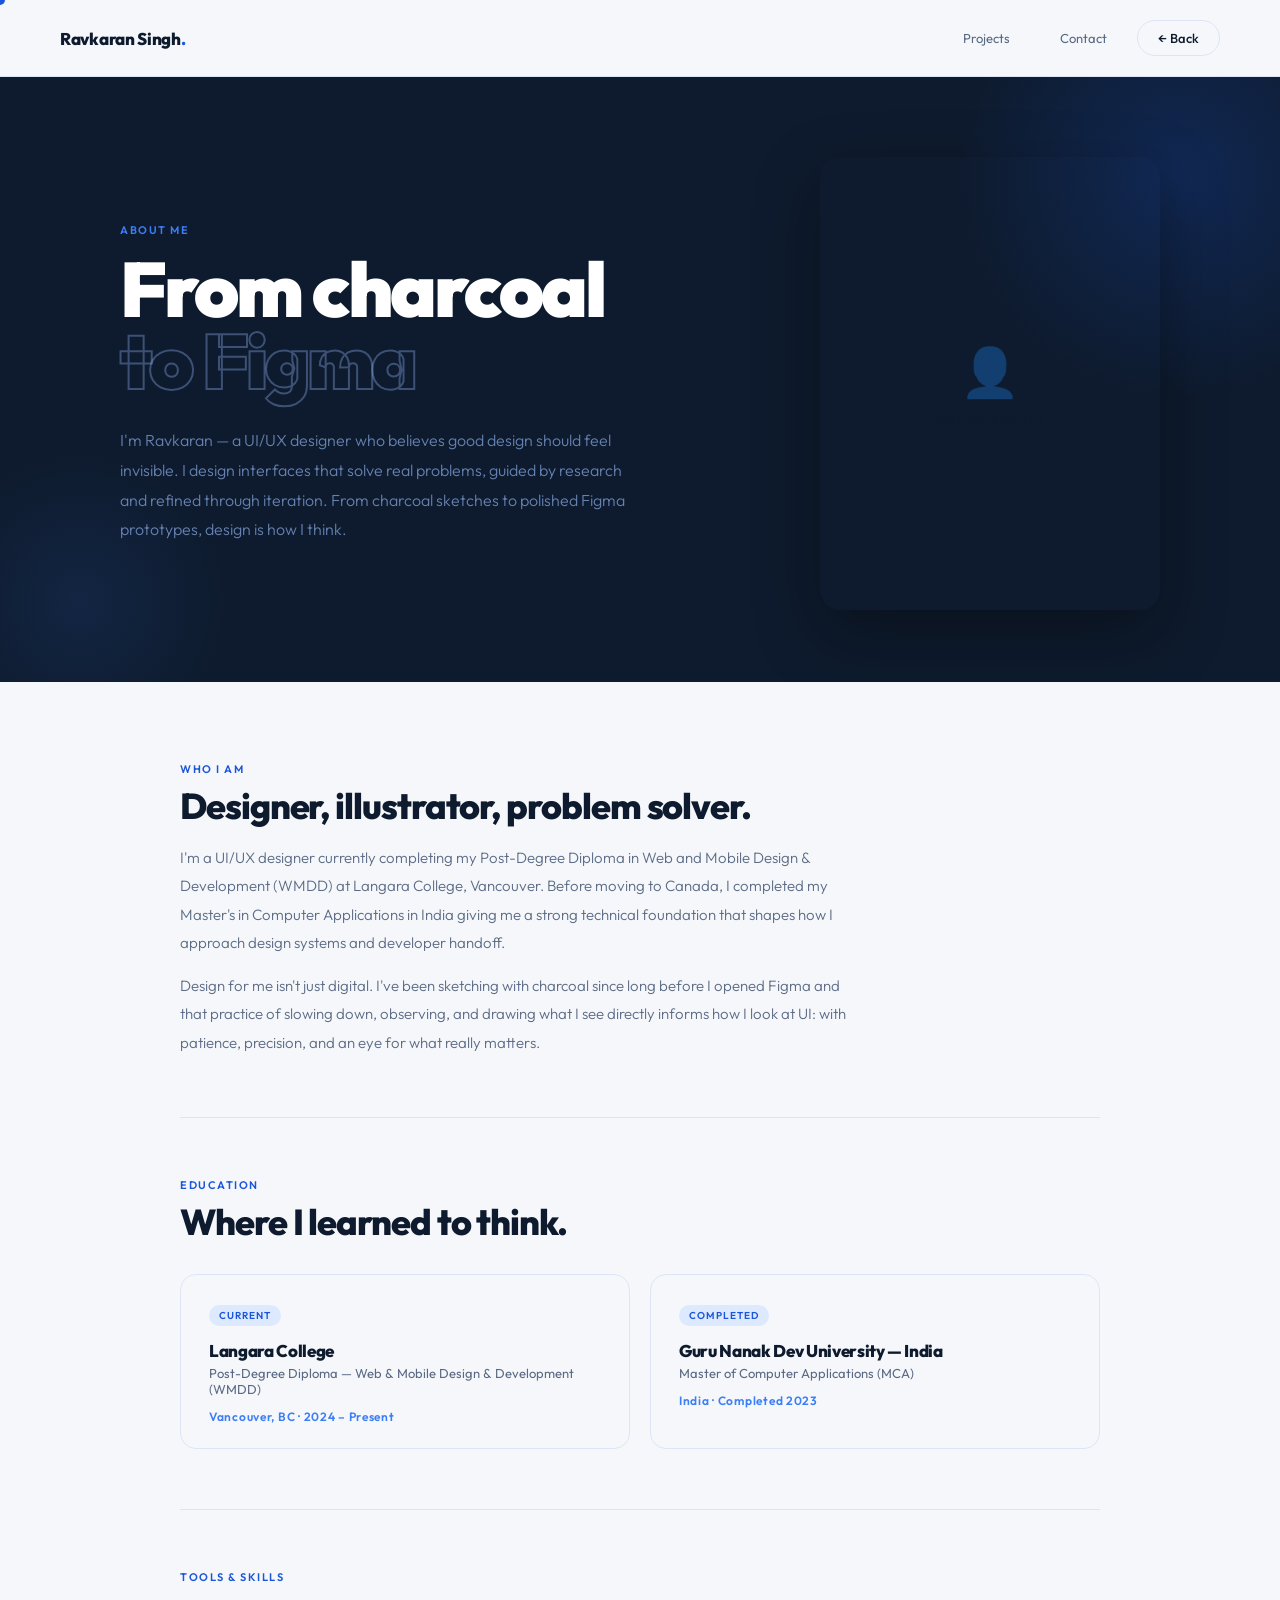
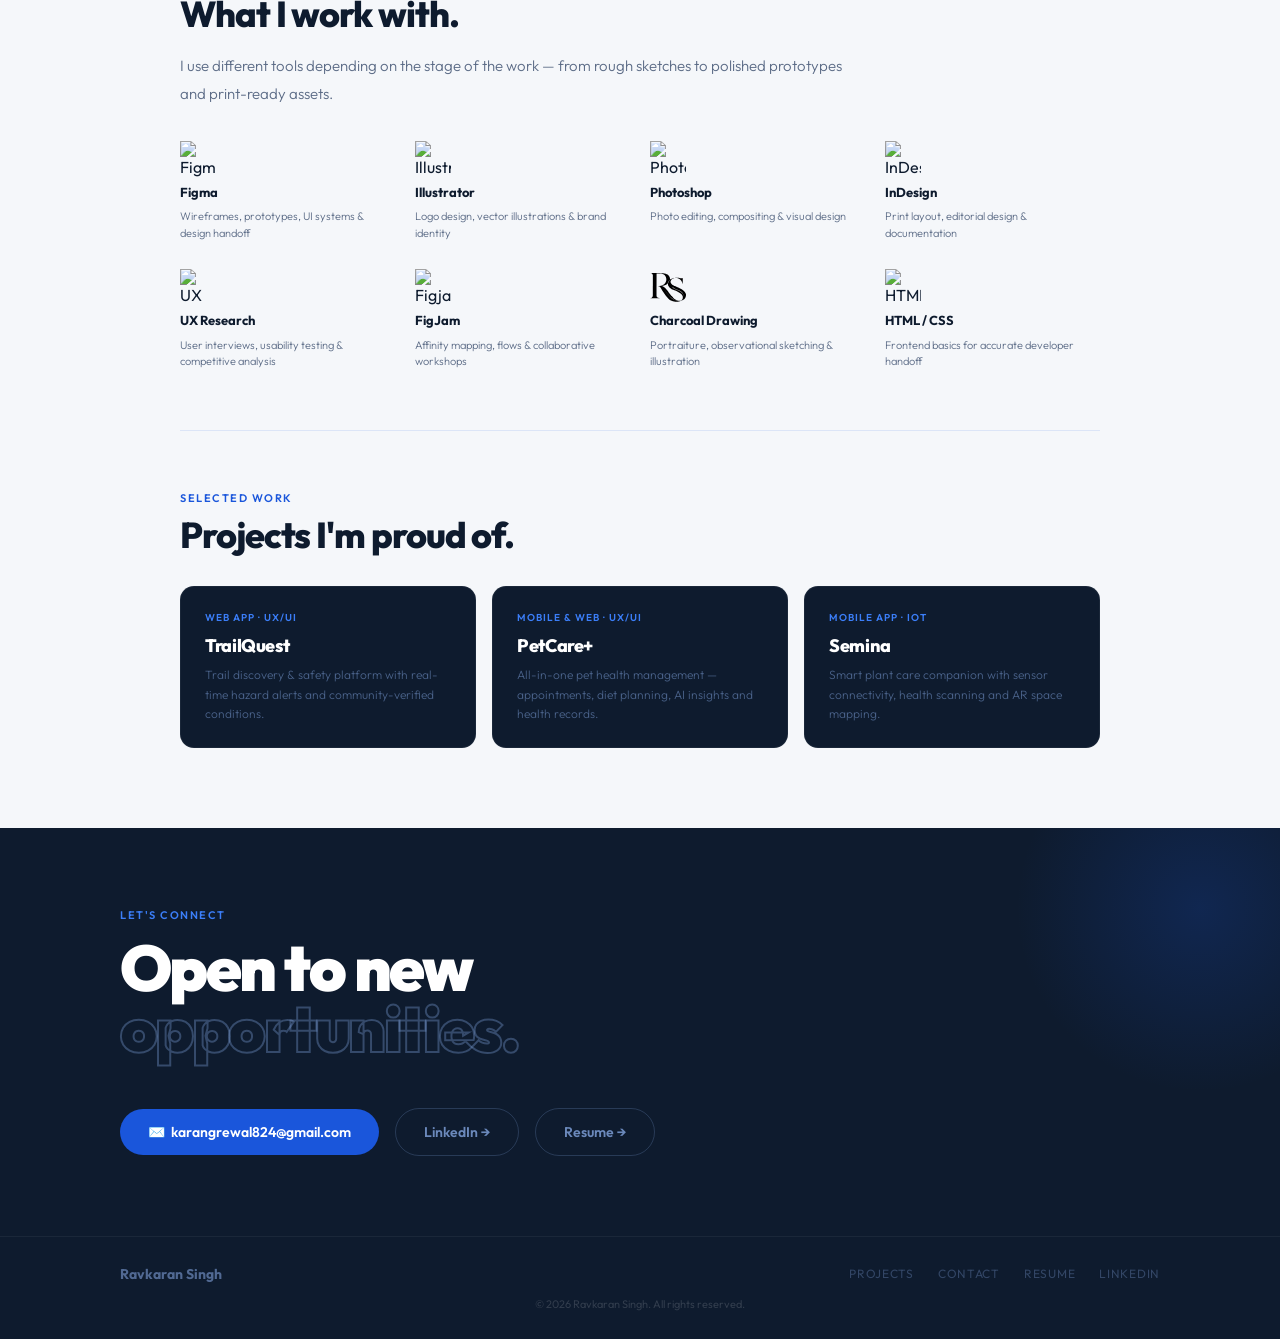
==== commit c4569ff3: "Update about.html" ====
--- a/about.html
+++ b/about.html
@@ -30,7 +30,7 @@
       <p class="about-hero-bio">I'm Ravkaran — a UI/UX designer who believes good design should feel invisible. I design interfaces that solve real problems, guided by research and refined through iteration. From charcoal sketches to polished Figma prototypes, design is how I think.</p>
     </div>
     <div class="about-photo-wrap fade-up">
-      <img src="image.png" alt="Ravkaran Singh"
+      <img src="../images/profile.png" alt="Ravkaran Singh"
            onerror="this.style.display='none'; this.parentNode.innerHTML='<div class=\'photo-placeholder\'>👤</div><div class=\'photo-placeholder-text\'>Add your photo</div>'" />
     </div>
   </div>
@@ -74,42 +74,42 @@
     <p class="sec-body">I use different tools depending on the stage of the work — from rough sketches to polished prototypes and print-ready assets.</p>
     <div class="tools-grid">
       <a class="tool-card" href="https://www.figma.com" target="_blank" rel="noopener noreferrer">
-        <img src="figma_logo.svg" alt="Figma" />
+        <img src="../images/figma_logo.svg" alt="Figma" />
         <div class="tool-name">Figma</div>
         <div class="tool-desc">Wireframes, prototypes, UI systems &amp; design handoff</div>
       </a>
       <a class="tool-card" href="https://www.adobe.com/products/illustrator.html" target="_blank" rel="noopener noreferrer">
-        <img src="illustrator-original_logo.svg" alt="Illustrator" />
+        <img src="images/illustrator-original_logo.svg" alt="Illustrator" />
         <div class="tool-name">Illustrator</div>
         <div class="tool-desc">Logo design, vector illustrations &amp; brand identity</div>
       </a>
       <a class="tool-card" href="https://www.adobe.com/products/photoshop.html" target="_blank" rel="noopener noreferrer">
-        <img src="Photoshop_logo.svg" alt="Photoshop" />
+        <img src="images/Photoshop_logo.svg" alt="Photoshop" />
         <div class="tool-name">Photoshop</div>
         <div class="tool-desc">Photo editing, compositing &amp; visual design</div>
       </a>
       <a class="tool-card" href="https://www.adobe.com/products/indesign.html" target="_blank" rel="noopener noreferrer">
-        <img src="indesign_logo.svg" alt="InDesign" />
+        <img src="images/indesign_logo.svg" alt="InDesign" />
         <div class="tool-name">InDesign</div>
         <div class="tool-desc">Print layout, editorial design &amp; documentation</div>
       </a>
       <div class="tool-card">
-        <img src="ux_led_logo.svg" alt="UX" />
+        <img src="images/ux_led_logo.svg" alt="UX" />
         <div class="tool-name">UX Research</div>
         <div class="tool-desc">User interviews, usability testing &amp; competitive analysis</div>
       </div>
       <a class="tool-card" href="https://www.figma.com/figjam" target="_blank" rel="noopener noreferrer">
-        <img src="Figma-Dark_logo.svg" alt="Figjam" />
+        <img src="images/Figma-Dark_logo.svg" alt="Figjam" />
         <div class="tool-name">FigJam</div>
         <div class="tool-desc">Affinity mapping, flows &amp; collaborative workshops</div>
       </a>
       <div class="tool-card">
-        <img src="logo.svg" alt="Charcoal Drawing" />
+        <img src="images/logo.svg" alt="Charcoal Drawing" />
         <div class="tool-name">Charcoal Drawing</div>
         <div class="tool-desc">Portraiture, observational sketching &amp; illustration</div>
       </div>
       <a class="tool-card" href="https://developer.mozilla.org/en-US/docs/Web" target="_blank" rel="noopener noreferrer">
-        <img src="CSS3_and_HTML5_logos_and_wordmarks_logo.svg" alt="HTML/CSS" />
+        <img src="images/CSS3_and_HTML5_logos_and_wordmarks_logo.svg" alt="HTML/CSS" />
         <div class="tool-name">HTML / CSS</div>
         <div class="tool-desc">Frontend basics for accurate developer handoff</div>
       </a>
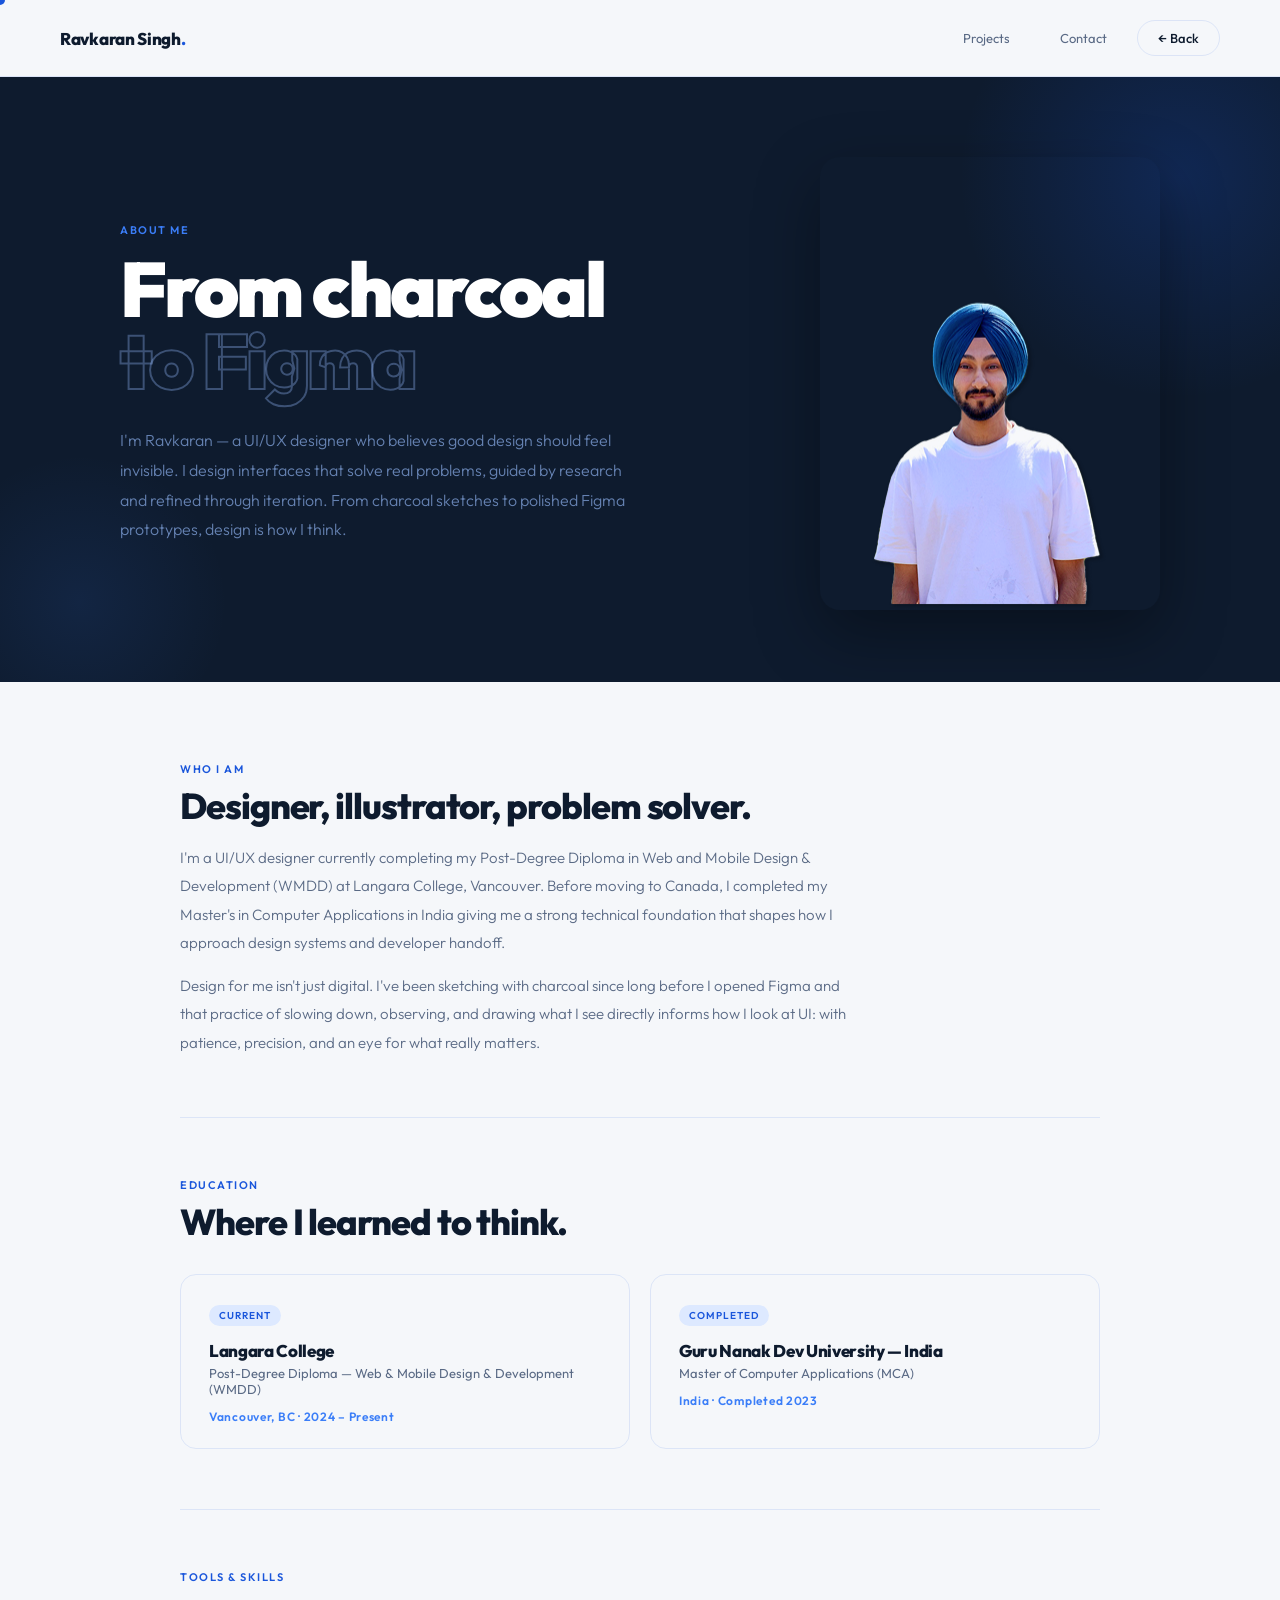
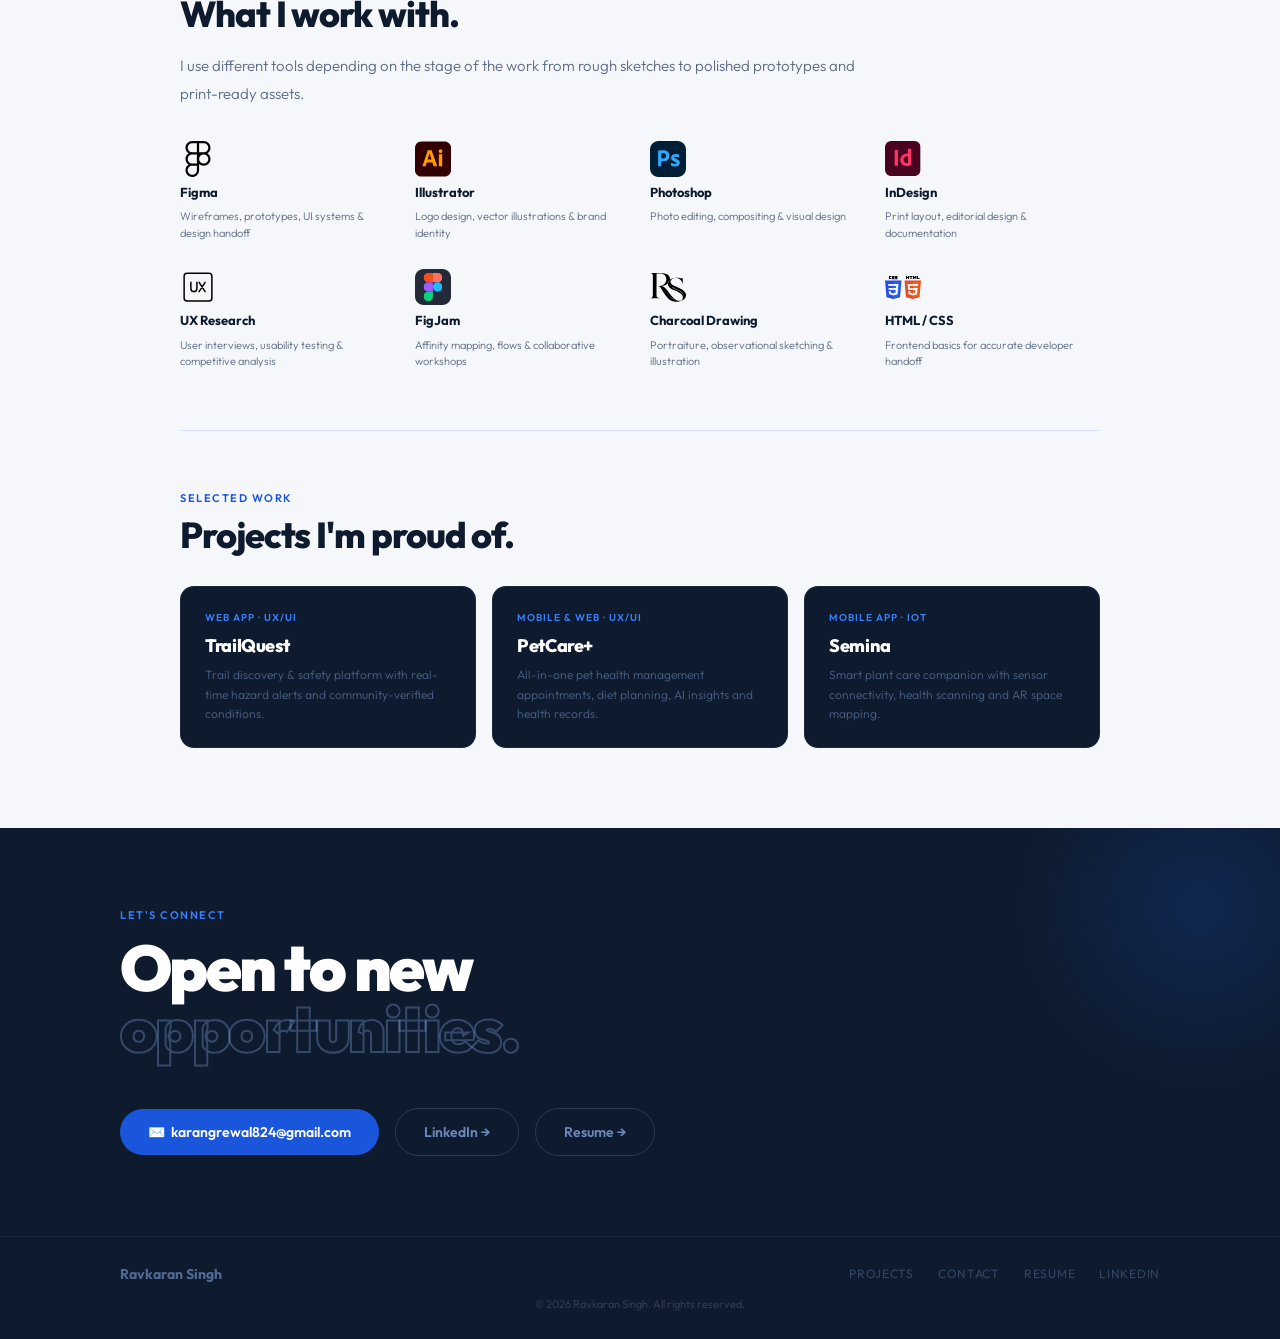
==== commit 2dd67b53: "Update about.html" ====
--- a/about.html
+++ b/about.html
@@ -30,7 +30,7 @@
       <p class="about-hero-bio">I'm Ravkaran — a UI/UX designer who believes good design should feel invisible. I design interfaces that solve real problems, guided by research and refined through iteration. From charcoal sketches to polished Figma prototypes, design is how I think.</p>
     </div>
     <div class="about-photo-wrap fade-up">
-      <img src="../images/profile.png" alt="Ravkaran Singh"
+      <img src="images/image.png" alt="Ravkaran Singh"
            onerror="this.style.display='none'; this.parentNode.innerHTML='<div class=\'photo-placeholder\'>👤</div><div class=\'photo-placeholder-text\'>Add your photo</div>'" />
     </div>
   </div>
@@ -71,35 +71,35 @@
   <div class="fade-up">
     <div class="sec-label">Tools &amp; Skills</div>
     <h2 class="sec-title">What I work with.</h2>
-    <p class="sec-body">I use different tools depending on the stage of the work — from rough sketches to polished prototypes and print-ready assets.</p>
+    <p class="sec-body">I use different tools depending on the stage of the work from rough sketches to polished prototypes and print-ready assets.</p>
     <div class="tools-grid">
       <a class="tool-card" href="https://www.figma.com" target="_blank" rel="noopener noreferrer">
-        <img src="../images/figma_logo.svg" alt="Figma" />
+        <img src="images/figma logo.svg" alt="Figma" />
         <div class="tool-name">Figma</div>
         <div class="tool-desc">Wireframes, prototypes, UI systems &amp; design handoff</div>
       </a>
       <a class="tool-card" href="https://www.adobe.com/products/illustrator.html" target="_blank" rel="noopener noreferrer">
-        <img src="images/illustrator-original_logo.svg" alt="Illustrator" />
+        <img src="images/illustrator-original logo.svg" alt="Illustrator" />
         <div class="tool-name">Illustrator</div>
         <div class="tool-desc">Logo design, vector illustrations &amp; brand identity</div>
       </a>
       <a class="tool-card" href="https://www.adobe.com/products/photoshop.html" target="_blank" rel="noopener noreferrer">
-        <img src="images/Photoshop_logo.svg" alt="Photoshop" />
+        <img src="images/Photoshop logo.svg" alt="Photoshop" />
         <div class="tool-name">Photoshop</div>
         <div class="tool-desc">Photo editing, compositing &amp; visual design</div>
       </a>
       <a class="tool-card" href="https://www.adobe.com/products/indesign.html" target="_blank" rel="noopener noreferrer">
-        <img src="images/indesign_logo.svg" alt="InDesign" />
+        <img src="images/indesign logo.svg" alt="InDesign" />
         <div class="tool-name">InDesign</div>
         <div class="tool-desc">Print layout, editorial design &amp; documentation</div>
       </a>
       <div class="tool-card">
-        <img src="images/ux_led_logo.svg" alt="UX" />
+        <img src="images/ux_led logo.svg" alt="UX" />
         <div class="tool-name">UX Research</div>
         <div class="tool-desc">User interviews, usability testing &amp; competitive analysis</div>
       </div>
       <a class="tool-card" href="https://www.figma.com/figjam" target="_blank" rel="noopener noreferrer">
-        <img src="images/Figma-Dark_logo.svg" alt="Figjam" />
+        <img src="images/Figma-Dark logo.svg" alt="Figjam" />
         <div class="tool-name">FigJam</div>
         <div class="tool-desc">Affinity mapping, flows &amp; collaborative workshops</div>
       </a>
@@ -109,7 +109,7 @@
         <div class="tool-desc">Portraiture, observational sketching &amp; illustration</div>
       </div>
       <a class="tool-card" href="https://developer.mozilla.org/en-US/docs/Web" target="_blank" rel="noopener noreferrer">
-        <img src="images/CSS3_and_HTML5_logos_and_wordmarks_logo.svg" alt="HTML/CSS" />
+        <img src="images/CSS3_and_HTML5_logos_and_wordmarks logo.svg" alt="HTML/CSS" />
         <div class="tool-name">HTML / CSS</div>
         <div class="tool-desc">Frontend basics for accurate developer handoff</div>
       </a>
@@ -122,17 +122,17 @@
     <div class="sec-label">Selected Work</div>
     <h2 class="sec-title">Projects I'm proud of.</h2>
     <div class="projects-snap">
-      <a href="trailquest/project-trailquest.html" class="snap-card">
+      <a href="project-trailquest.html" class="snap-card">
         <div class="snap-tag">Web App · UX/UI</div>
         <div class="snap-name">TrailQuest</div>
         <div class="snap-desc">Trail discovery &amp; safety platform with real-time hazard alerts and community-verified conditions.</div>
       </a>
-      <a href="petcare+/project-petcare.html" class="snap-card">
+      <a href="project-petcare.html" class="snap-card">
         <div class="snap-tag">Mobile &amp; Web · UX/UI</div>
         <div class="snap-name">PetCare+</div>
-        <div class="snap-desc">All-in-one pet health management — appointments, diet planning, AI insights and health records.</div>
+        <div class="snap-desc">All-in-one pet health management appointments, diet planning, AI insights and health records.</div>
       </a>
-      <a href="semina/project-semina.html" class="snap-card">
+      <a href="project-semina.html" class="snap-card">
         <div class="snap-tag">Mobile App · IoT</div>
         <div class="snap-name">Semina</div>
         <div class="snap-desc">Smart plant care companion with sensor connectivity, health scanning and AR space mapping.</div>
